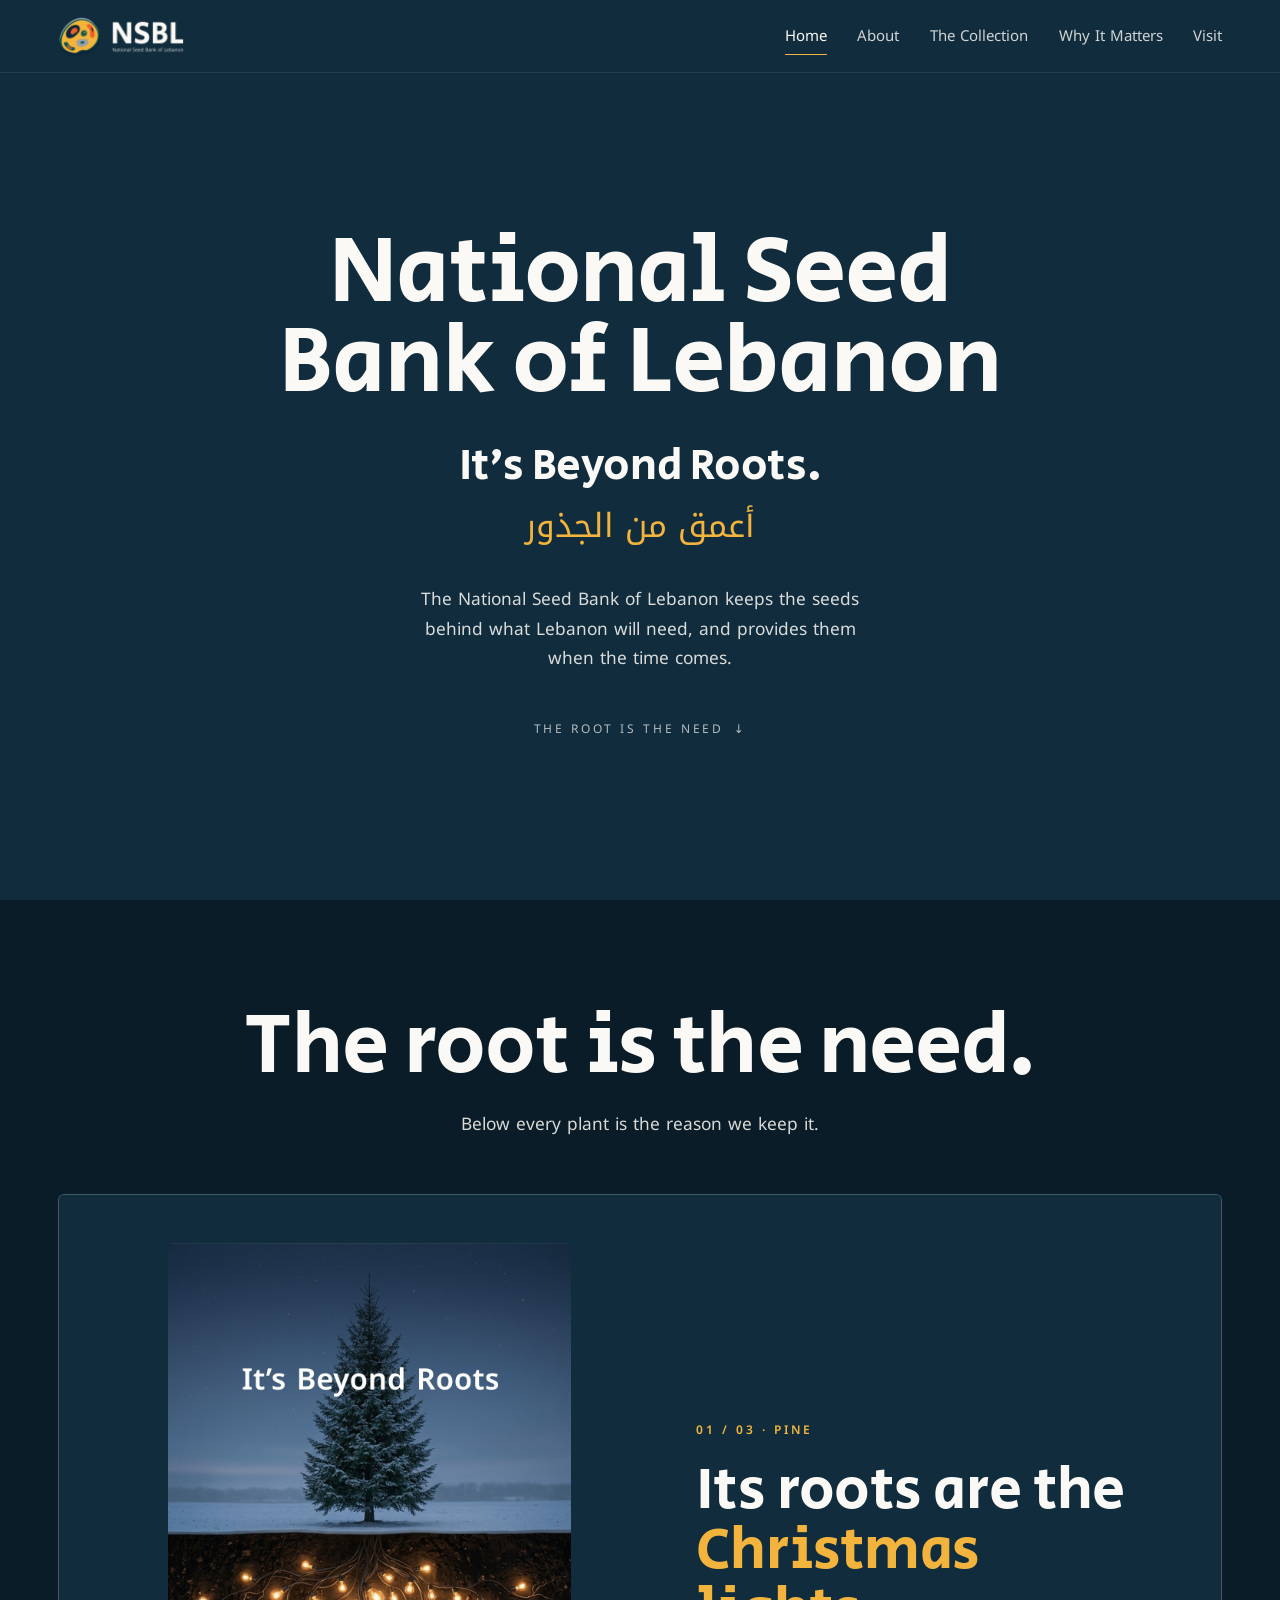
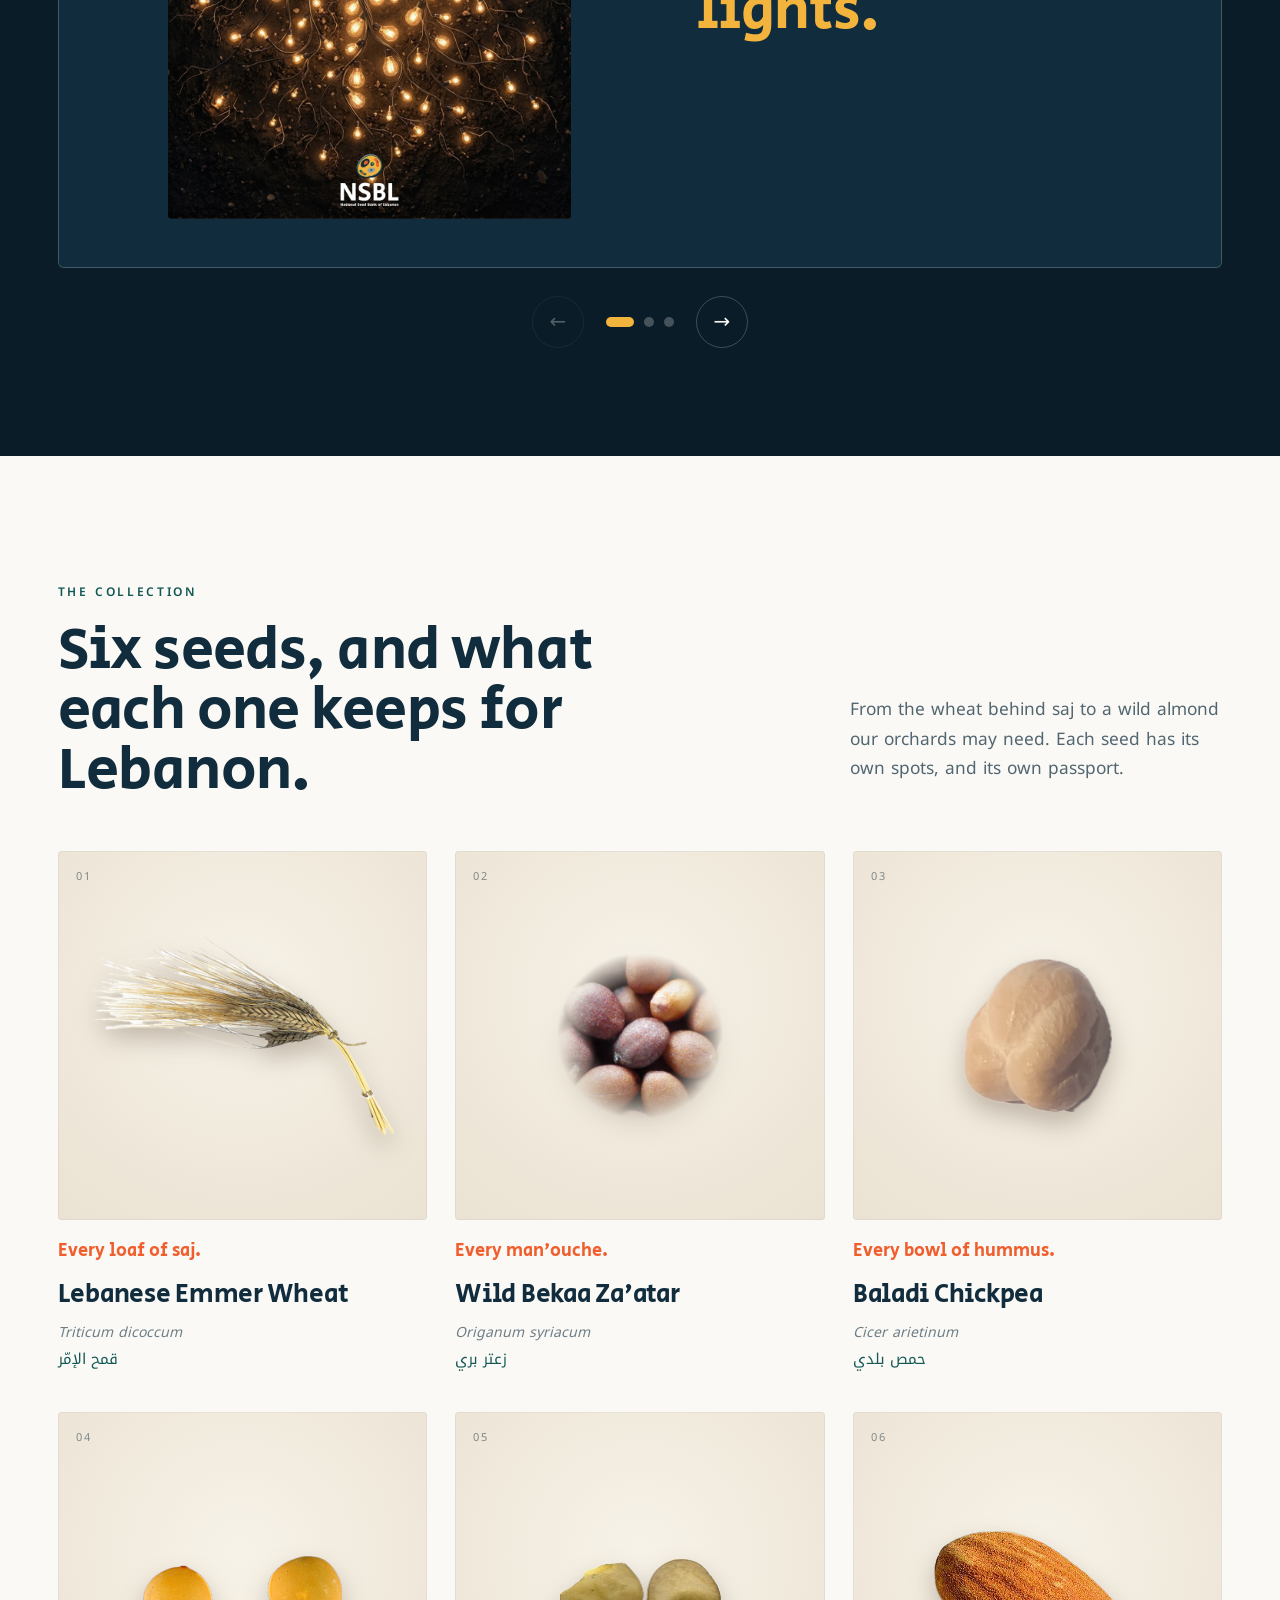
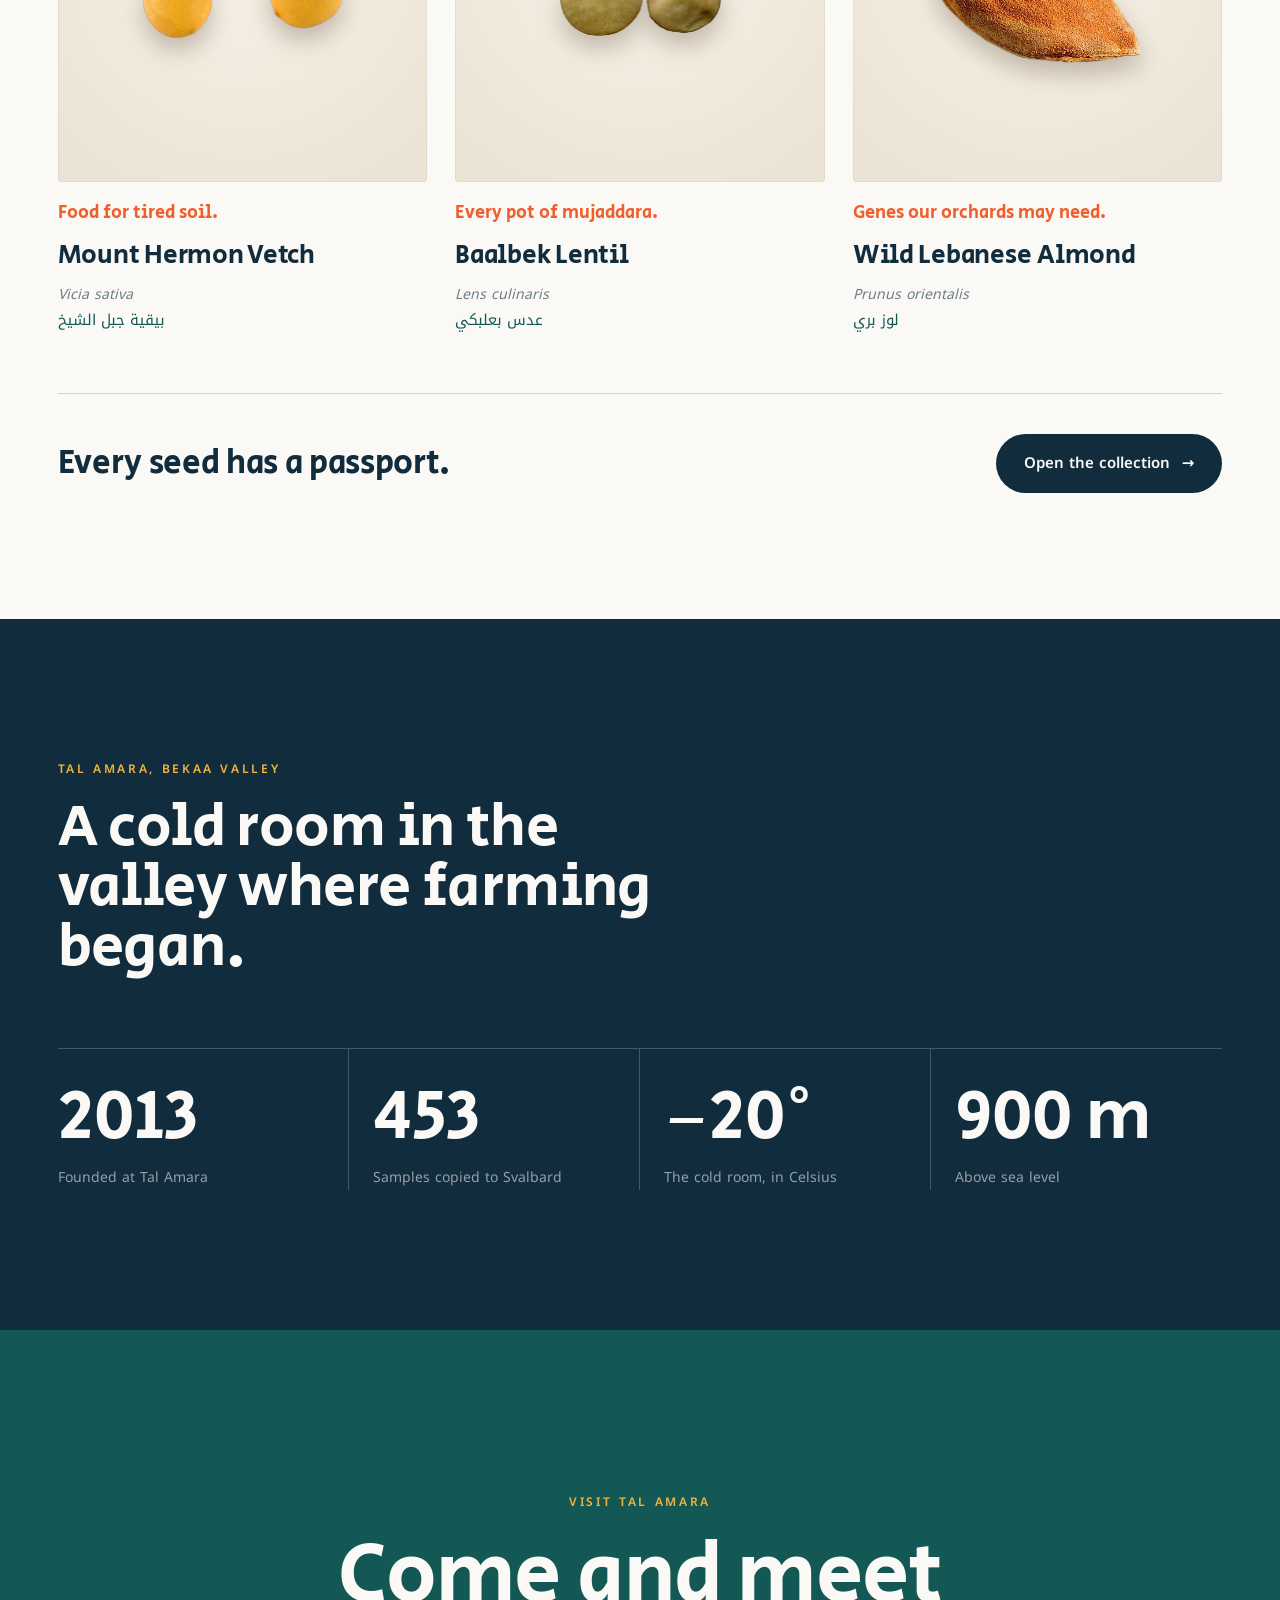
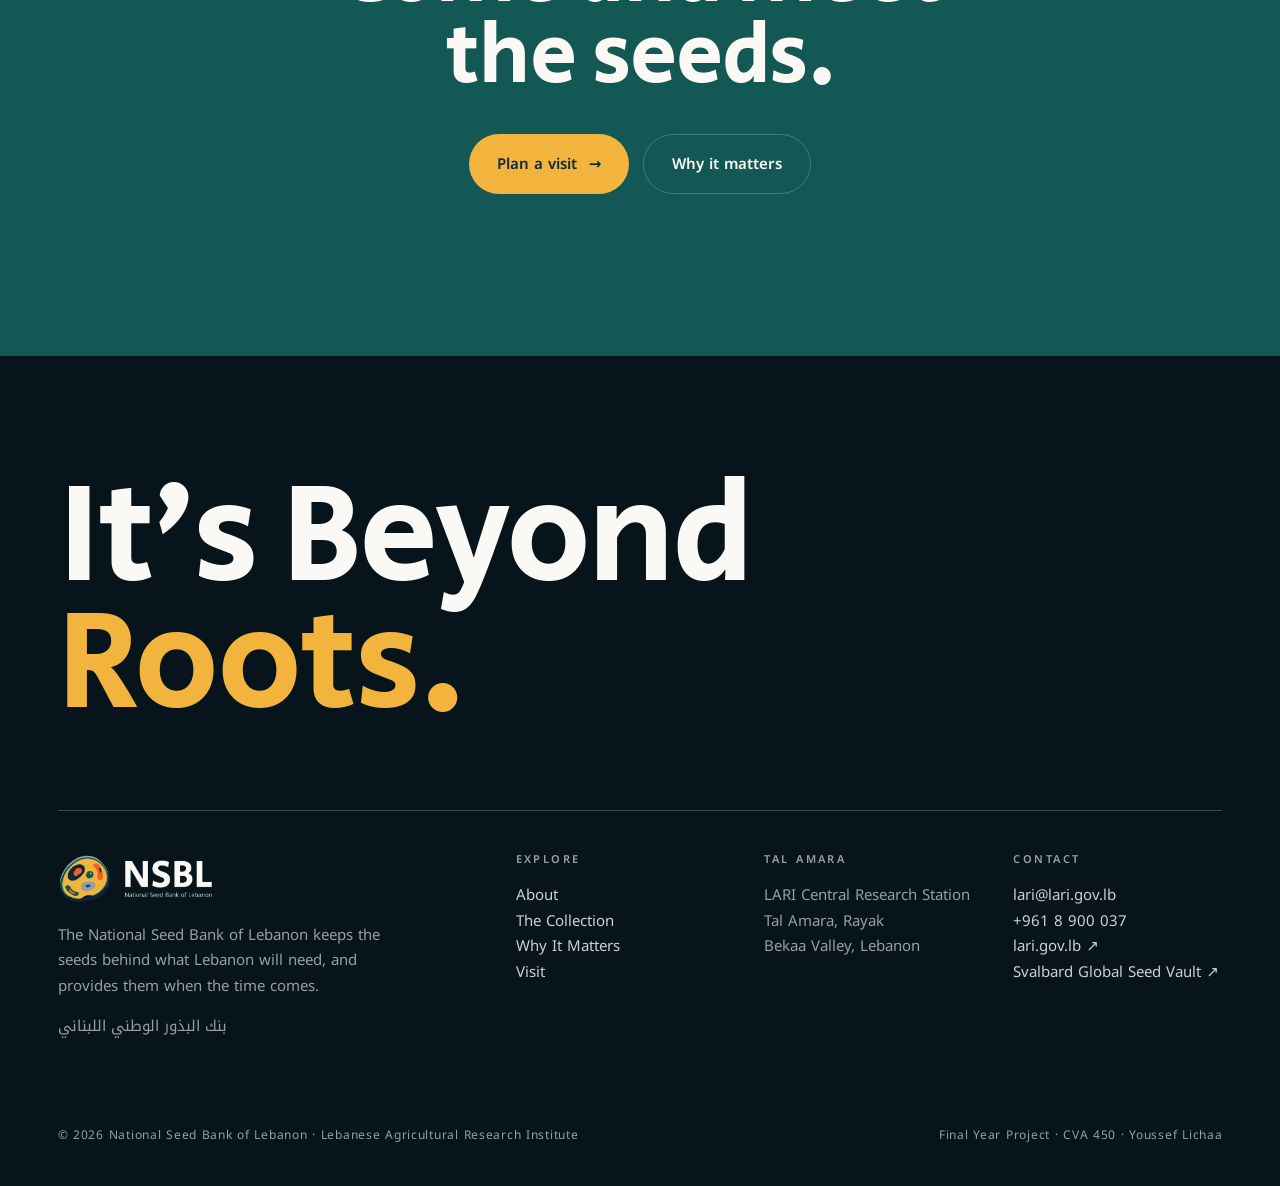
==== website/index.html @ d76d85f7 "Update NSBL website and app" ====
<!DOCTYPE html>
<html lang="en">
<head>
<meta charset="utf-8">
<meta name="viewport" content="width=device-width, initial-scale=1, viewport-fit=cover">
<title>National Seed Bank of Lebanon | It’s Beyond Roots</title>
<meta name="description" content="The National Seed Bank of Lebanon keeps the seeds behind what Lebanon will need. It’s Beyond Roots.">
<meta name="theme-color" content="#112C3D">
<link rel="icon" type="image/png" href="assets/img/logo/favicon.png">
<link rel="stylesheet" href="assets/css/site.css">
<script>document.documentElement.classList.add("js")</script>
</head>
<body class="page-home">
<a class="skip" href="#main">Skip to content</a>
<header class="site-header">
  <a class="brand" href="index.html" aria-label="National Seed Bank of Lebanon, home"><img src="assets/img/logo/horizontal-cream.png" alt="NSBL, National Seed Bank of Lebanon" width="127" height="44"></a>
  <nav class="nav" aria-label="Main"><a href="index.html" aria-current="page">Home</a><a href="about.html">About</a><a href="collection.html">The Collection</a><a href="why-it-matters.html">Why It Matters</a><a href="visit.html">Visit</a></nav>
  <button class="menu-btn" type="button" aria-label="Menu" aria-expanded="false"><span></span></button>
</header>

<main id="main">
<section class="home-hero" aria-label="It’s Beyond Roots">
  <div class="wrap home-hero__copy">
    <h1 class="display d-xxl hero-name">National Seed Bank of Lebanon</h1>
    <p class="hero-slogan display">It’s Beyond Roots.</p>
    <p class="ar hero-ar" lang="ar">أعمق من الجذور</p>
    <p class="lead">The National Seed Bank of Lebanon keeps the seeds behind what Lebanon will need, and provides them when the time comes.</p>
    <a class="hero-down" href="#idea">The root is the need <span aria-hidden="true">↓</span></a>
  </div>
</section>

<section class="idea" id="idea" aria-label="The root is the need">
  <div class="wrap">
    <div class="idea__head"><h2 class="display d-xl">The root is the need.</h2><p class="lead">Below every plant is the reason we keep it.</p></div>
    <div class="slider" aria-roledescription="carousel" aria-label="Three trees">
      <div class="slider__track" tabindex="0" aria-label="Swipe or use the arrows to see the next tree">
      <article class="slide" id="tree-pine" aria-roledescription="slide" aria-label="01 of 03, Pine">
        <figure class="slide__media"><img src="assets/img/key/pine-key-visual.jpg" alt="Key visual: a pine whose roots are glowing Christmas lights. It’s Beyond Roots." width="1050" height="1500" loading="lazy" decoding="async"></figure>
        <div class="slide__copy"><p class="kicker">01 / 03 · Pine</p><h3 class="display d-l">Its roots are the <span class="hl">Christmas lights.</span></h3></div>
      </article>
      <article class="slide" id="tree-magnolia" aria-roledescription="slide" aria-label="02 of 03, Magnolia">
        <figure class="slide__media"><img src="assets/img/key/magnolia-key-visual.jpg" alt="Key visual: a magnolia whose roots hold wedding rings. It’s Beyond Roots." width="1050" height="1500" loading="lazy" decoding="async"></figure>
        <div class="slide__copy"><p class="kicker">02 / 03 · Magnolia</p><h3 class="display d-l">Its roots hold the <span class="hl">wedding rings.</span></h3></div>
      </article>
      <article class="slide" id="tree-bamboo" aria-roledescription="slide" aria-label="03 of 03, Bamboo">
        <figure class="slide__media"><img src="assets/img/key/bamboo-key-visual.jpg" alt="Key visual: bamboo whose roots weave a basket. It’s Beyond Roots." width="1050" height="1500" loading="lazy" decoding="async"></figure>
        <div class="slide__copy"><p class="kicker">03 / 03 · Bamboo</p><h3 class="display d-l">Its roots weave the <span class="hl">basket.</span></h3></div>
      </article>
      </div>
      <div class="slider__nav">
        <button class="slider__btn" type="button" data-dir="-1" aria-label="Previous tree">←</button>
        <div class="slider__dots"><button type="button" aria-label="Pine" aria-current="true"></button><button type="button" aria-label="Magnolia"></button><button type="button" aria-label="Bamboo"></button></div>
        <button class="slider__btn" type="button" data-dir="1" aria-label="Next tree">→</button>
      </div>
    </div>
  </div>
</section>

<section class="seeds" aria-label="The collection">
  <div class="wrap">
    <div class="grid seeds__head" style="align-items:end">
      <div style="grid-column:span 7"><p class="kicker">The collection</p><h2 class="display d-l" style="margin-top:18px">Six seeds, and what each one keeps for Lebanon.</h2></div>
      <div style="grid-column:9 / span 4"><p class="lead">From the wheat behind saj to a wild almond our orchards may need. Each seed has its own spots, and its own passport.</p></div>
    </div>
    <div class="seed-cards"><a class="seed-card" href="collection.html#emmer">
  <div class="seed-card__img"><span class="seed-card__idx">01</span><span class="seed-photo"><img src="assets/img/seed-photos/emmer.png" alt="Lebanese Emmer Wheat seed" width="720" height="473" loading="lazy" decoding="async" style="width:82%"></span></div>
  <p class="seed-card__need">Every loaf of saj.</p>
  <h3>Lebanese Emmer Wheat</h3><p class="latin" style="margin:4px 0 0">Triticum dicoccum</p><p class="ar" style="margin:0;text-align:left">قمح الإمّر</p></a><a class="seed-card" href="collection.html#thyme">
  <div class="seed-card__img"><span class="seed-card__idx">02</span><span class="seed-photo"><img src="assets/img/seed-photos/thyme.png" alt="Wild Bekaa Za'atar seed" width="380" height="380" loading="lazy" decoding="async" style="width:46%"></span></div>
  <p class="seed-card__need">Every man'ouche.</p>
  <h3>Wild Bekaa Za'atar</h3><p class="latin" style="margin:4px 0 0">Origanum syriacum</p><p class="ar" style="margin:0;text-align:left">زعتر بري</p></a><a class="seed-card" href="collection.html#chickpea">
  <div class="seed-card__img"><span class="seed-card__idx">03</span><span class="seed-photo"><img src="assets/img/seed-photos/chickpea.png" alt="Baladi Chickpea seed" width="242" height="249" loading="lazy" decoding="async" style="width:40%"></span></div>
  <p class="seed-card__need">Every bowl of hummus.</p>
  <h3>Baladi Chickpea</h3><p class="latin" style="margin:4px 0 0">Cicer arietinum</p><p class="ar" style="margin:0;text-align:left">حمص بلدي</p></a><a class="seed-card" href="collection.html#vetch">
  <div class="seed-card__img"><span class="seed-card__idx">04</span><span class="seed-photo"><img src="assets/img/seed-photos/vetch.png" alt="Mount Hermon Vetch seed" width="711" height="290" loading="lazy" decoding="async" style="width:54%"></span></div>
  <p class="seed-card__need">Food for tired soil.</p>
  <h3>Mount Hermon Vetch</h3><p class="latin" style="margin:4px 0 0">Vicia sativa</p><p class="ar" style="margin:0;text-align:left">بيقية جبل الشيخ</p></a><a class="seed-card" href="collection.html#lentil">
  <div class="seed-card__img"><span class="seed-card__idx">05</span><span class="seed-photo"><img src="assets/img/seed-photos/lentil.png" alt="Baalbek Lentil seed" width="161" height="78" loading="lazy" decoding="async" style="width:44%"></span></div>
  <p class="seed-card__need">Every pot of mujaddara.</p>
  <h3>Baalbek Lentil</h3><p class="latin" style="margin:4px 0 0">Lens culinaris</p><p class="ar" style="margin:0;text-align:left">عدس بعلبكي</p></a><a class="seed-card" href="collection.html#almond">
  <div class="seed-card__img"><span class="seed-card__idx">06</span><span class="seed-photo"><img src="assets/img/seed-photos/almond.png" alt="Wild Lebanese Almond seed" width="358" height="227" loading="lazy" decoding="async" style="width:56%"></span></div>
  <p class="seed-card__need">Genes our orchards may need.</p>
  <h3>Wild Lebanese Almond</h3><p class="latin" style="margin:4px 0 0">Prunus orientalis</p><p class="ar" style="margin:0;text-align:left">لوز بري</p></a></div>
    <div class="seeds__end"><p class="display d-m">Every seed has a passport.</p><a class="btn btn--navy" href="collection.html">Open the collection <span class="arrow">→</span></a></div>
  </div>
</section>

<section class="numbers" aria-label="The bank in numbers">
  <div class="wrap">
    <div class="grid" style="margin-bottom:70px;align-items:end"><div style="grid-column:span 7"><p class="kicker">Tal Amara, Bekaa Valley</p><h2 class="display d-l" style="margin-top:18px">A cold room in the valley where farming began.</h2></div></div>
    <div class="numbers__grid">
      <div class="num"><b>2013</b><span>Founded at Tal Amara</span></div>
      <div class="num"><b>453</b><span>Samples copied to Svalbard</span></div>
      <div class="num"><b>−20°</b><span>The cold room, in Celsius</span></div>
      <div class="num"><b>900 m</b><span>Above sea level</span></div>
    </div>
  </div>
</section>

<section class="cta" aria-label="Visit">
  <div class="wrap cta__inner">
    <p class="kicker" style="margin-bottom:24px">Visit Tal Amara</p>
    <h2 class="display d-xl">Come and meet the seeds.</h2>
    <div style="display:flex;gap:14px;justify-content:center;flex-wrap:wrap"><a class="btn btn--amber" href="visit.html">Plan a visit <span class="arrow">→</span></a><a class="btn btn--ghost" href="why-it-matters.html">Why it matters</a></div>
  </div>
</section>
</main>
<footer class="site-footer">
  <div class="wrap">
    <p class="footer-big">It’s Beyond<br><span>Roots.</span></p>
    <div class="footer-cols">
      <div>
        <img class="footer-logo" src="assets/img/logo/horizontal-cream.png" alt="NSBL" width="156" height="54" loading="lazy">
        <p class="muted" style="max-width:36ch">The National Seed Bank of Lebanon keeps the seeds behind what Lebanon will need, and provides them when the time comes.</p>
        <p class="ar muted" style="text-align:left">بنك البذور الوطني اللبناني</p>
      </div>
      <div><h4>Explore</h4><a href="about.html">About</a><a href="collection.html">The Collection</a><a href="why-it-matters.html">Why It Matters</a><a href="visit.html">Visit</a></div>
      <div><h4>Tal Amara</h4><p class="muted" style="margin:0">LARI Central Research Station<br>Tal Amara, Rayak<br>Bekaa Valley, Lebanon</p></div>
      <div><h4>Contact</h4><a href="mailto:lari@lari.gov.lb">lari@lari.gov.lb</a><a href="tel:+9618900037">+961 8 900 037</a><a href="https://www.lari.gov.lb" target="_blank" rel="noopener">lari.gov.lb ↗</a><a href="https://www.seedvault.no" target="_blank" rel="noopener">Svalbard Global Seed Vault ↗</a></div>
    </div>
    <div class="footer-base"><span>© 2026 National Seed Bank of Lebanon · Lebanese Agricultural Research Institute</span><span>Final Year Project · CVA 450 · Youssef Lichaa</span></div>
  </div>
</footer>
<script src="assets/js/site.js"></script>
</body></html>
---- website/assets/css/site.css ----
/* ==========================================================================
   NSBL · It's Beyond Roots — website
   Navy #112C3D · Teal #135854 · Cream #FAF9F5 · Amber #F2B43D · Terracotta #F15E2D · Grey #989EA7
   Secular One (display, one weight) + Noto Kufi Arabic (body)
   ========================================================================== */

@font-face { font-family: "Secular One"; src: url("../fonts/SecularOne-Regular.ttf") format("truetype"); font-display: swap; }
@font-face { font-family: "Noto Kufi Arabic"; src: url("../fonts/NotoKufiArabic-VariableFont_wght.ttf") format("truetype"); font-weight: 100 900; font-display: swap; }

:root {
  --navy: #112C3D;
  --deep: #0A1C27;        /* below-ground navy */
  --soil: #07141C;        /* deepest layer */
  --teal: #135854;
  --cream: #FAF9F5;
  --amber: #F2B43D;
  --terra: #F15E2D;
  --grey: #989EA7;
  --line: rgba(250, 249, 245, .22);

  --display: "Secular One", "Noto Kufi Arabic", system-ui, sans-serif;
  --body: "Noto Kufi Arabic", system-ui, sans-serif;

  --pad: clamp(20px, 4.5vw, 72px);
  --max: 1440px;
  --ease: cubic-bezier(.22, 1, .36, 1);
  --ease-in: cubic-bezier(.7, 0, .84, 0);
}

*, *::before, *::after { box-sizing: border-box; }
html, body { margin: 0; padding: 0; }
html { background: var(--navy); -webkit-text-size-adjust: 100%; }

body {
  font-family: var(--body);
  font-size: 18px;
  line-height: 1.75;
  color: var(--cream);
  background: var(--navy);
  -webkit-font-smoothing: antialiased;
  text-rendering: optimizeLegibility;
  overflow-x: hidden;
}
img { display: block; max-width: 100%; }
a { color: inherit; text-decoration: none; }
button { font: inherit; color: inherit; background: none; border: 0; cursor: pointer; padding: 0; }
::selection { background: var(--amber); color: var(--navy); }
:focus-visible { outline: 3px solid var(--amber); outline-offset: 4px; border-radius: 2px; }

.skip { position: fixed; left: 16px; top: -60px; z-index: 999; background: var(--amber); color: var(--navy); padding: 10px 16px; font-weight: 700; transition: top .2s; }
.skip:focus { top: 16px; }

/* ---------- Type ---------- */
.display, h1, h2, h3 { font-family: var(--display); font-weight: 400; margin: 0; letter-spacing: -.01em; }
.d-xxl { font-size: clamp(3.4rem, 9.2vw, 10.5rem); line-height: .92; }
.d-xl  { font-size: clamp(2.8rem, 6.6vw, 7.2rem); line-height: .95; }
.d-l   { font-size: clamp(2.2rem, 4.6vw, 4.8rem); line-height: 1.02; }
.d-m   { font-size: clamp(1.6rem, 2.6vw, 2.6rem); line-height: 1.12; }
.d-s   { font-size: clamp(1.25rem, 1.6vw, 1.6rem); line-height: 1.25; }
.kicker { font-family: var(--body); font-size: 12px; letter-spacing: .22em; text-transform: uppercase; font-weight: 600; color: var(--amber); }
.lead { font-size: clamp(1.05rem, 1.35vw, 1.3rem); line-height: 1.7; color: rgba(250,249,245,.86); max-width: 38ch; }
.muted { color: var(--grey); }
.amber { color: var(--amber); }
.ar { font-family: var(--body); direction: rtl; }
p { margin: 0 0 1em; }

/* ---------- Layout ---------- */
.wrap { width: 100%; max-width: var(--max); margin: 0 auto; padding: 0 var(--pad); }
.grid { display: grid; grid-template-columns: repeat(12, 1fr); gap: 24px; }
section { position: relative; }

/* ---------- Header (solid navy, no blur, stays in place) ---------- */
.site-header {
  position: sticky; top: 0; z-index: 80;
  display: flex; align-items: center; justify-content: space-between;
  padding: 14px var(--pad);
  background: var(--navy); border-bottom: 1px solid rgba(250,249,245,.08);
}
.brand { display: flex; align-items: center; gap: 12px; }
.brand img { height: 44px; width: auto; }
.nav { display: flex; gap: clamp(16px, 2.4vw, 36px); align-items: center; }
.nav a { font-size: 15px; position: relative; padding: 6px 0; color: rgba(250,249,245,.82); transition: color .3s; }
.nav a::after { content: ""; position: absolute; left: 0; right: 0; bottom: 0; height: 1px; background: var(--amber); transform: scaleX(0); transform-origin: right; transition: transform .5s var(--ease); }
.nav a:hover, .nav a[aria-current="page"] { color: var(--cream); }
.nav a:hover::after, .nav a[aria-current="page"]::after { transform: scaleX(1); transform-origin: left; }
.menu-btn { display: none; width: 44px; height: 44px; align-items: center; justify-content: center; }
.menu-btn span { display: block; width: 22px; height: 1.5px; background: var(--cream); box-shadow: 0 7px 0 var(--cream); transform: translateY(-3.5px); }

/* ---------- Soil line (the brand's horizon) ---------- */
.soil-line { position: relative; height: 1px; background: var(--line); transform-origin: left; }
.soil-line::after { content: attr(data-label); position: absolute; right: 0; top: 10px; font-size: 11px; letter-spacing: .2em; text-transform: uppercase; color: var(--grey); }

/* ---------- Buttons ---------- */
.btn { display: inline-flex; align-items: center; gap: 12px; padding: 16px 28px; border-radius: 999px; font-weight: 600; font-size: 15px; position: relative; overflow: hidden; isolation: isolate; transition: color .4s var(--ease); }
.btn::before { content: ""; position: absolute; inset: 0; z-index: -1; border-radius: inherit; transform: translateY(101%); transition: transform .5s var(--ease); }
.btn--amber { background: var(--amber); color: var(--navy); }
.btn--amber::before { background: var(--cream); }
.btn--ghost { border: 1px solid var(--line); color: var(--cream); }
.btn--ghost::before { background: var(--cream); }
.btn:hover::before { transform: translateY(0); }
.btn--ghost:hover { color: var(--navy); }
.btn .arrow { transition: transform .4s var(--ease); }
.btn:hover .arrow { transform: translateX(4px); }

/* ---------- One light fade-in per section (added by site.js, once) ---------- */
.fade > * { opacity: 0; transform: translateY(16px); transition: opacity .6s ease, transform .6s ease; }
.fade.is-in > * { opacity: 1; transform: none; }

/* ---------- Footer ---------- */
.site-footer { background: var(--soil); padding: 120px 0 40px; position: relative; overflow: hidden; }
.site-footer .footer-big { font-family: var(--display); font-size: clamp(3rem, 11vw, 12rem); line-height: .9; color: var(--cream); letter-spacing: -.02em; margin: 0 0 80px; }
.site-footer .footer-big span { color: var(--amber); }
.footer-cols { display: grid; grid-template-columns: 2fr 1fr 1fr 1fr; gap: 40px; padding-top: 40px; border-top: 1px solid var(--line); font-size: 15px; line-height: 1.7; }
.footer-cols h4 { font-family: var(--body); font-size: 11px; letter-spacing: .22em; text-transform: uppercase; color: var(--grey); margin: 0 0 14px; font-weight: 600; }
.footer-cols a { display: block; color: rgba(250,249,245,.82); transition: color .3s; }
.footer-cols a:hover { color: var(--amber); }
.footer-base { display: flex; justify-content: space-between; gap: 20px; margin-top: 70px; font-size: 12px; color: var(--grey); letter-spacing: .06em; }
.footer-logo { height: 54px; width: auto; margin-bottom: 18px; }

/* ==========================================================================
   HOME (normal scrolling page)
   ========================================================================== */
.hl { color: var(--amber); }
.btn--navy { background: var(--navy); color: var(--cream); }
.btn--navy::before { background: var(--teal); }

/* 1. Hero: words only */
.home-hero { min-height: calc(100vh - 73px); min-height: calc(100svh - 73px); display: grid; place-items: center; text-align: center; padding: 60px 0; }
.hero-name { font-size: clamp(3rem, 7.4vw, 8.4rem); line-height: .95; max-width: 13ch; margin: 0 auto; }
.hero-slogan { font-size: clamp(1.6rem, 3.4vw, 3.2rem); line-height: 1.1; color: var(--cream); margin: 34px 0 0; }
.home-hero__copy .lead { margin: 0 auto; max-width: 44ch; }
.hero-ar { font-family: var(--body); font-size: clamp(1.4rem, 2.6vw, 2.4rem); color: var(--amber); margin: 6px 0 30px; text-align: center; }
.hero-down { display: inline-flex; gap: 10px; margin-top: 46px; font-size: 12px; letter-spacing: .22em; text-transform: uppercase; color: rgba(250,249,245,.7); }
.hero-down:hover { color: var(--amber); }

/* 2. The root is the need: one big frame per tree. Swipe, use the arrows, or press ← →. */
.idea { background: var(--deep); padding: clamp(80px, 12vh, 140px) 0; scroll-margin-top: 60px; }
.idea__head { text-align: center; margin-bottom: clamp(36px, 6vh, 60px); }
.idea__head .lead { margin: 22px auto 0; }
.slider__track { display: flex; overflow-x: auto; scroll-snap-type: x mandatory; scroll-behavior: smooth; scrollbar-width: none; border-radius: 6px; outline-offset: 6px; background: var(--navy); border: 1px solid var(--line); }
.slider__track::-webkit-scrollbar { display: none; }
.slide { flex: 0 0 100%; scroll-snap-align: center; display: grid; grid-template-columns: 1.1fr 1fr; gap: clamp(28px, 5vw, 80px); align-items: center; padding: clamp(24px, 4vw, 48px); min-height: min(72vh, 760px); }
.slide__media { margin: 0; display: flex; justify-content: center; align-items: center; height: 100%; }
.slide__media img { width: auto; max-width: 100%; height: auto; max-height: min(64vh, 680px); object-fit: contain; border-radius: 4px; }
.slide__copy .kicker { margin-bottom: 20px; }
.slider__nav { display: flex; justify-content: center; align-items: center; gap: 22px; margin-top: 28px; }
.slider__btn { width: 52px; height: 52px; border-radius: 50%; border: 1px solid var(--line); font-size: 20px; color: var(--cream); transition: background .2s, color .2s, opacity .2s; }
.slider__btn:hover { background: var(--amber); color: var(--navy); border-color: var(--amber); }
.slider__btn:disabled { opacity: .3; pointer-events: none; }
.slider__dots { display: flex; gap: 10px; }
.slider__dots button { width: 10px; height: 10px; border-radius: 50%; background: rgba(250,249,245,.25); transition: background .2s, width .2s; }
.slider__dots button[aria-current="true"] { width: 28px; border-radius: 6px; background: var(--amber); }

/* 3. Six seeds: a normal grid */
.seeds { background: var(--cream); color: var(--navy); padding: clamp(90px, 14vh, 150px) 0; }
.seeds .kicker { color: var(--teal); }
.seeds .lead { color: rgba(17,44,61,.72); }
.seeds__head { margin-bottom: 50px; }
.seed-cards { display: grid; grid-template-columns: repeat(3, 1fr); gap: 40px 28px; }
.seed-card { display: block; }
.seed-card__img { aspect-ratio: 1; background: #F1EFE8; border-radius: 4px; display: grid; place-items: center; position: relative; }
.seed-card__idx { position: absolute; left: 18px; top: 16px; font-size: 11px; letter-spacing: .2em; color: rgba(17,44,61,.5); }
.seed-card__need { font-family: var(--display); font-size: 18px; color: var(--terra); margin: 16px 0 0; }
.seed-card h3 { font-size: 26px; margin-top: 4px; }
.seed-card .latin { font-style: italic; font-size: 14px; color: rgba(17,44,61,.6); }
.seed-card .ar { font-size: 15px; color: var(--teal); }
.seeds__end { display: flex; justify-content: space-between; align-items: center; gap: 24px; flex-wrap: wrap; margin-top: 60px; padding-top: 40px; border-top: 1px solid rgba(17,44,61,.18); }

/* Real seed photos: every seed on the same warm backdrop, same light, same soft shadow */
.seed-photo { display: grid; place-items: center; width: 100%; aspect-ratio: 1; border-radius: 4px; background: radial-gradient(circle at 50% 38%, #F7F2E8 0%, #EAE2D2 100%); box-shadow: inset 0 0 0 1px rgba(17,44,61,.05); }
.seed-photo img { height: auto; max-height: 70%; filter: drop-shadow(0 12px 12px rgba(60,40,20,.28)); transition: transform .4s ease; }
.seed-card__img .seed-photo { position: absolute; inset: 0; }
.seed-card__idx { z-index: 1; }
.seed-card:hover .seed-photo img, .seed-tile:hover .seed-photo img { transform: scale(1.05); }
.seed-photo--pp { width: 80%; margin: 26px auto; }
.credits { padding: 60px 0 80px; font-size: 13px; }
.credits ul { margin: 16px 0; padding-left: 18px; color: rgba(250,249,245,.75); line-height: 1.7; }

/* 4. Numbers (static) */
.numbers { background: var(--navy); padding: 140px 0; }
.numbers__grid { display: grid; grid-template-columns: repeat(4, 1fr); border-top: 1px solid var(--line); }
.num { padding: 34px 24px 0 0; border-right: 1px solid var(--line); }
.num:last-child { border-right: 0; }
.num + .num { padding-left: 24px; }
.num b { display: block; font-family: var(--display); font-weight: 400; font-size: clamp(2.8rem, 5.4vw, 5.6rem); line-height: 1; color: var(--cream); font-variant-numeric: tabular-nums; }
.num span { display: block; margin-top: 14px; font-size: 14px; color: var(--grey); }

/* 5. Visit call to action (plain colour, no image crop) */
.cta { background: var(--teal); padding: clamp(110px, 18vh, 200px) 0; text-align: center; }
.cta .d-xl { max-width: 13ch; margin: 0 auto 36px; }

/* ==========================================================================
   INNER PAGES
   ========================================================================== */
.page-hero { position: relative; min-height: 72vh; padding: 0; display: flex; flex-direction: column; justify-content: flex-end; overflow: hidden; }
.page-hero__top { padding-top: 110px; padding-bottom: 60px; }
.page-hero__top .display { max-width: 15ch; }
.page-hero__meta { display: flex; justify-content: space-between; gap: 40px; align-items: end; padding: 28px 0 46px; }
.page-hero__meta .lead { max-width: 44ch; margin: 0; }
.page-hero__meta .tag { font-size: 11px; letter-spacing: .22em; text-transform: uppercase; color: var(--grey); white-space: nowrap; }

.band { padding: clamp(100px, 16vh, 180px) 0; }
.band--deep { background: var(--deep); }
.band--teal { background: var(--teal); }
.band--teal .muted { color: #B3CECA; }
.band--cream { background: var(--cream); color: var(--navy); }
.band--cream .muted { color: rgba(17,44,61,.6); }
.band--cream .kicker { color: var(--teal); }

.split { display: grid; grid-template-columns: 5fr 7fr; gap: clamp(40px, 6vw, 110px); align-items: start; }
.split--even { grid-template-columns: 1fr 1fr; }
.prose { font-size: 18px; color: rgba(250,249,245,.86); max-width: 58ch; }
.band--cream .prose { color: rgba(17,44,61,.82); }

.steps { display: grid; grid-template-columns: repeat(3, 1fr); gap: 0; border-top: 1px solid var(--line); margin-top: 70px; }
.band--cream .steps { border-color: rgba(17,44,61,.18); }
.step { padding: 34px 30px 10px 0; }
.step + .step { padding-left: 30px; border-left: 1px solid var(--line); }
.band--cream .step + .step { border-color: rgba(17,44,61,.18); }
.step b { font-family: var(--display); font-weight: 400; font-size: 15px; color: var(--amber); display: block; margin-bottom: 18px; }
.band--cream .step b { color: var(--terra); }
.step h3 { font-size: 30px; margin-bottom: 12px; }
.step p { font-size: 16px; color: rgba(250,249,245,.72); }
.band--cream .step p { color: rgba(17,44,61,.7); }

.media { position: relative; overflow: hidden; border-radius: 3px; }
.media img { width: 100%; height: 100%; object-fit: contain; }
.media--fit img { height: auto; }
.media--tall { aspect-ratio: 4 / 5; }
.media--wide { aspect-ratio: 16 / 9; }
.media figcaption { position: absolute; left: 18px; bottom: 14px; font-size: 11px; letter-spacing: .2em; text-transform: uppercase; color: var(--cream); }

/* Journey line (About) */
.journey { position: relative; margin-top: 90px; }
.journey__svg { width: 100%; height: auto; overflow: visible; }
.journey__svg .route { fill: none; stroke: var(--amber); stroke-width: 1.5; stroke-dasharray: 4 6; }
.journey__svg .route-solid { fill: none; stroke: var(--amber); stroke-width: 1.5; }
.journey__svg circle { fill: var(--amber); }
.journey__svg text { fill: var(--cream); font-family: var(--body); font-size: 13px; letter-spacing: .14em; text-transform: uppercase; }
.journey__svg .sub { fill: var(--grey); font-size: 11px; }
.facts { display: grid; grid-template-columns: repeat(4, 1fr); gap: 0; margin-top: 70px; border-top: 1px solid var(--line); }
.facts div { padding: 28px 20px 0 0; }
.facts div + div { padding-left: 20px; border-left: 1px solid var(--line); }
.facts b { font-family: var(--display); font-weight: 400; font-size: clamp(2.2rem, 3.6vw, 3.6rem); display: block; line-height: 1; }
.facts span { font-size: 14px; color: var(--grey); display: block; margin-top: 10px; }

/* Statements (Why it matters) */
/* Why it matters: typography only, one big title per chapter */
.chapter { padding: clamp(90px, 15vh, 170px) 0; border-top: 1px solid var(--line); }
.chapter--teal { background: var(--teal); border-top: 0; }
.chapter--soil { background: var(--soil); border-top: 0; }
.chapter__grid { display: grid; grid-template-columns: 1fr 3fr; gap: clamp(28px, 5vw, 90px); align-items: start; }
.chapter__num { font-size: 12px; letter-spacing: .22em; text-transform: uppercase; color: var(--amber); font-weight: 600; position: sticky; top: 110px; }
.chapter--teal .chapter__num { color: var(--cream); }
.chapter__num span { display: block; font-family: var(--display); font-size: clamp(2.4rem, 4vw, 4rem); letter-spacing: 0; line-height: 1; margin-bottom: 14px; color: var(--cream); opacity: .35; }
.chapter .d-xl { max-width: 16ch; margin-bottom: 34px; }
.chapter .prose { max-width: 52ch; }
.chapter--teal .prose { color: #E6F0EE; }
.chapter__quote { font-family: var(--display); font-size: clamp(1.5rem, 2.4vw, 2.2rem); line-height: 1.25; color: var(--amber); margin-top: 26px; }
.need-list { list-style: none; margin: 0; padding: 0; border-top: 1px solid var(--line); }
.need-list li { font-family: var(--display); font-size: clamp(1.8rem, 3.6vw, 3.4rem); line-height: 1.1; padding: 26px 0; border-bottom: 1px solid var(--line); }
.need-list li span { display: block; font-family: var(--body); font-size: 12px; letter-spacing: .22em; text-transform: uppercase; color: var(--grey); margin-bottom: 10px; }
.need-list em { font-style: normal; color: var(--amber); }

/* Collection page */
.seed-grid { display: grid; grid-template-columns: repeat(3, 1fr); gap: 0; border-top: 1px solid var(--line); border-left: 1px solid var(--line); }
.seed-tile { background: var(--navy); border-right: 1px solid var(--line); border-bottom: 1px solid var(--line); width: 100%; padding: 34px 34px 40px; position: relative; overflow: hidden; text-align: left; display: flex; flex-direction: column; min-height: 520px; transition: background .6s var(--ease); }
.seed-tile:hover { background: #163648; }
.seed-tile__top { display: flex; justify-content: space-between; font-size: 11px; letter-spacing: .2em; text-transform: uppercase; color: var(--grey); }
.seed-tile__img { flex: 1; display: grid; place-items: center; position: relative; }
.seed-tile__img { padding: 26px 0; }
.seed-tile__img .seed-photo { width: 82%; }

.seed-tile__roots { position: absolute; left: 50%; top: 55%; width: 70%; transform: translateX(-50%); overflow: visible; }
.seed-tile__roots path { fill: none; stroke: var(--amber); stroke-width: 1.2; stroke-linecap: round; stroke-dasharray: 300; stroke-dashoffset: 300; transition: stroke-dashoffset 1.4s var(--ease); }
.seed-tile:hover .seed-tile__roots path { stroke-dashoffset: 0; }
.seed-tile__need { font-size: 12px; letter-spacing: .2em; text-transform: uppercase; color: var(--amber); margin-bottom: 10px; }
.seed-tile h3 { font-size: 30px; line-height: 1.1; }
.seed-tile .latin { font-style: italic; color: var(--grey); font-size: 14px; }
.seed-tile .open { margin-top: 18px; font-size: 13px; color: rgba(250,249,245,.7); display: inline-flex; gap: 8px; align-items: center; }
.seed-tile:hover .open { color: var(--amber); }

.process { display: grid; grid-template-columns: repeat(6, 1fr); border-top: 1px solid rgba(17,44,61,.18); margin-top: 70px; }
.process div { padding: 30px 18px 0 0; }
.process div + div { padding-left: 18px; border-left: 1px solid rgba(17,44,61,.18); }
.process b { font-family: var(--display); font-weight: 400; color: var(--terra); font-size: 14px; }
.process h3 { font-size: 24px; margin: 12px 0 8px; }
.process p { font-size: 15px; color: rgba(17,44,61,.7); }

/* Passport dialog */
.passport { border: 0; padding: 0; background: transparent; max-width: min(980px, 94vw); width: 100%; color: var(--navy); }
.passport::backdrop { background: rgba(5, 14, 20, .86); }
.passport[open] { animation: pp-fade .25s ease; }
@keyframes pp-fade { from { opacity: 0; } to { opacity: 1; } }
.passport__book { display: grid; grid-template-columns: 1fr 1fr; background: #F4EFE3; border-radius: 10px; overflow: hidden; box-shadow: 0 40px 120px rgba(0,0,0,.6); }
.passport__left { background: var(--navy); color: var(--cream); padding: 40px; display: flex; flex-direction: column; justify-content: space-between; position: relative; }
.passport__left img.seed { width: 62%; height: auto; margin: 26px auto; filter: drop-shadow(0 18px 40px rgba(0,0,0,.4)); }
.passport__left .t { font-size: 11px; letter-spacing: .24em; text-transform: uppercase; color: var(--amber); }
.passport__right { padding: 40px 40px 30px; position: relative; font-size: 14px; }
.passport__right h3 { font-size: 34px; line-height: 1.05; }
.passport__right .ar { color: var(--teal); font-size: 18px; }
.pp-rows { display: grid; grid-template-columns: 1fr 1fr; gap: 14px 24px; margin: 24px 0; }
.pp-rows dt { font-size: 10px; letter-spacing: .2em; text-transform: uppercase; color: rgba(17,44,61,.55); }
.pp-rows dd { margin: 2px 0 0; font-weight: 600; }
.pp-stamps { display: flex; gap: 14px; flex-wrap: wrap; }
.stamp { border: 2px solid var(--terra); color: var(--terra); border-radius: 6px; padding: 6px 10px; font-size: 10px; letter-spacing: .14em; text-transform: uppercase; transform: rotate(-4deg); font-weight: 700; line-height: 1.4; }
.stamp:nth-child(2) { border-color: var(--teal); color: var(--teal); transform: rotate(3deg); }
.stamp:nth-child(3) { border-color: var(--navy); color: var(--navy); transform: rotate(-2deg); }
.pp-mrz { font-family: ui-monospace, "SF Mono", Menlo, monospace; font-size: 11px; letter-spacing: .08em; color: rgba(17,44,61,.7); margin-top: 22px; word-break: break-all; line-height: 1.5; }
.pp-note { font-size: 11px; color: rgba(17,44,61,.5); margin-top: 10px; }
.passport__close { position: absolute; right: 16px; top: 14px; width: 40px; height: 40px; border-radius: 50%; display: grid; place-items: center; color: var(--navy); font-size: 22px; }
.passport__close:hover { background: rgba(17,44,61,.08); }

/* Visit */
.info-grid { display: grid; grid-template-columns: repeat(3, 1fr); border-top: 1px solid var(--line); }
.info-grid > div { padding: 34px 30px 0 0; }
.info-grid > div + div { padding-left: 30px; border-left: 1px solid var(--line); }
.info-grid h4 { font-family: var(--body); font-size: 11px; letter-spacing: .22em; text-transform: uppercase; color: var(--amber); margin: 0 0 16px; font-weight: 600; }
.info-grid p { font-size: 18px; color: rgba(250,249,245,.88); }
.form { display: grid; grid-template-columns: 1fr 1fr; gap: 28px 30px; }
.field { display: flex; flex-direction: column; gap: 8px; min-width: 0; }
.field input, .field textarea, .field select { width: 100%; min-width: 0; }
.field--full { grid-column: 1 / -1; }
.field label { font-size: 11px; letter-spacing: .22em; text-transform: uppercase; color: rgba(17,44,61,.6); font-weight: 600; }
.field input, .field textarea, .field select { font: inherit; font-size: 18px; color: var(--navy); background: transparent; border: 0; border-bottom: 1px solid rgba(17,44,61,.3); padding: 10px 0; border-radius: 0; transition: border-color .3s; }
.field textarea { min-height: 120px; resize: vertical; }
.field input:focus, .field textarea:focus, .field select:focus { outline: none; border-color: var(--teal); }
.form .btn { justify-self: start; }
.form-status { grid-column: 1 / -1; font-size: 15px; color: var(--teal); min-height: 1.5em; }
.map-card { position: relative; aspect-ratio: 4 / 3; border-radius: 4px; overflow: hidden; background: var(--deep); }
.map-card svg { width: 100%; height: 100%; }

/* ==========================================================================
   Responsive
   ========================================================================== */
@media (max-width: 1100px) {
  .footer-cols { grid-template-columns: 1fr 1fr; }
}
@media (max-width: 860px) {
  body { font-size: 17px; }
  .nav { display: none; }
  .nav.is-open { display: flex; position: fixed; inset: 0; z-index: -1; flex-direction: column; justify-content: center; align-items: flex-start; padding: 0 var(--pad); background: var(--deep); gap: 22px; }
  .nav.is-open a { font-family: var(--display); font-size: 40px; }
  .menu-btn { display: inline-flex; }
  .slide { grid-template-columns: 1fr; min-height: 0; gap: 22px; padding: 18px 18px 26px; }
  .slide__media img { max-height: 52vh; }
  .chapter__grid { grid-template-columns: 1fr; }
  .chapter__num { position: static; }
  .seed-cards { grid-template-columns: 1fr 1fr; }
  .numbers__grid, .facts { grid-template-columns: 1fr 1fr; }
  .num:nth-child(2) { border-right: 0; }
  .num:nth-child(3) { padding-left: 0; }
  .num:nth-child(n+3), .facts div:nth-child(n+3) { margin-top: 30px; }
  .facts div:nth-child(3) { padding-left: 0; border-left: 0; }
  .split, .split--even, .steps, .info-grid, .form, .passport__book { grid-template-columns: 1fr; }
  .step + .step, .info-grid > div + div { padding-left: 0; border-left: 0; border-top: 1px solid var(--line); }
  .seed-grid { grid-template-columns: 1fr; }
  .process { grid-template-columns: 1fr 1fr; }
  .process div:nth-child(odd) { padding-left: 0; border-left: 0; }
  .page-hero__meta { flex-direction: column; align-items: flex-start; }
  .footer-cols { grid-template-columns: 1fr; }
  .footer-base { flex-direction: column; }
}

/* ==========================================================================
   Reduced motion: nothing moves
   ========================================================================== */
@media (prefers-reduced-motion: reduce) {
  *, *::before, *::after { transition: none !important; animation: none !important; }
  .fade > * { opacity: 1; transform: none; }
  .slider__track { scroll-behavior: auto; }
}
@media (max-width: 520px) { .seed-cards { grid-template-columns: 1fr; } }
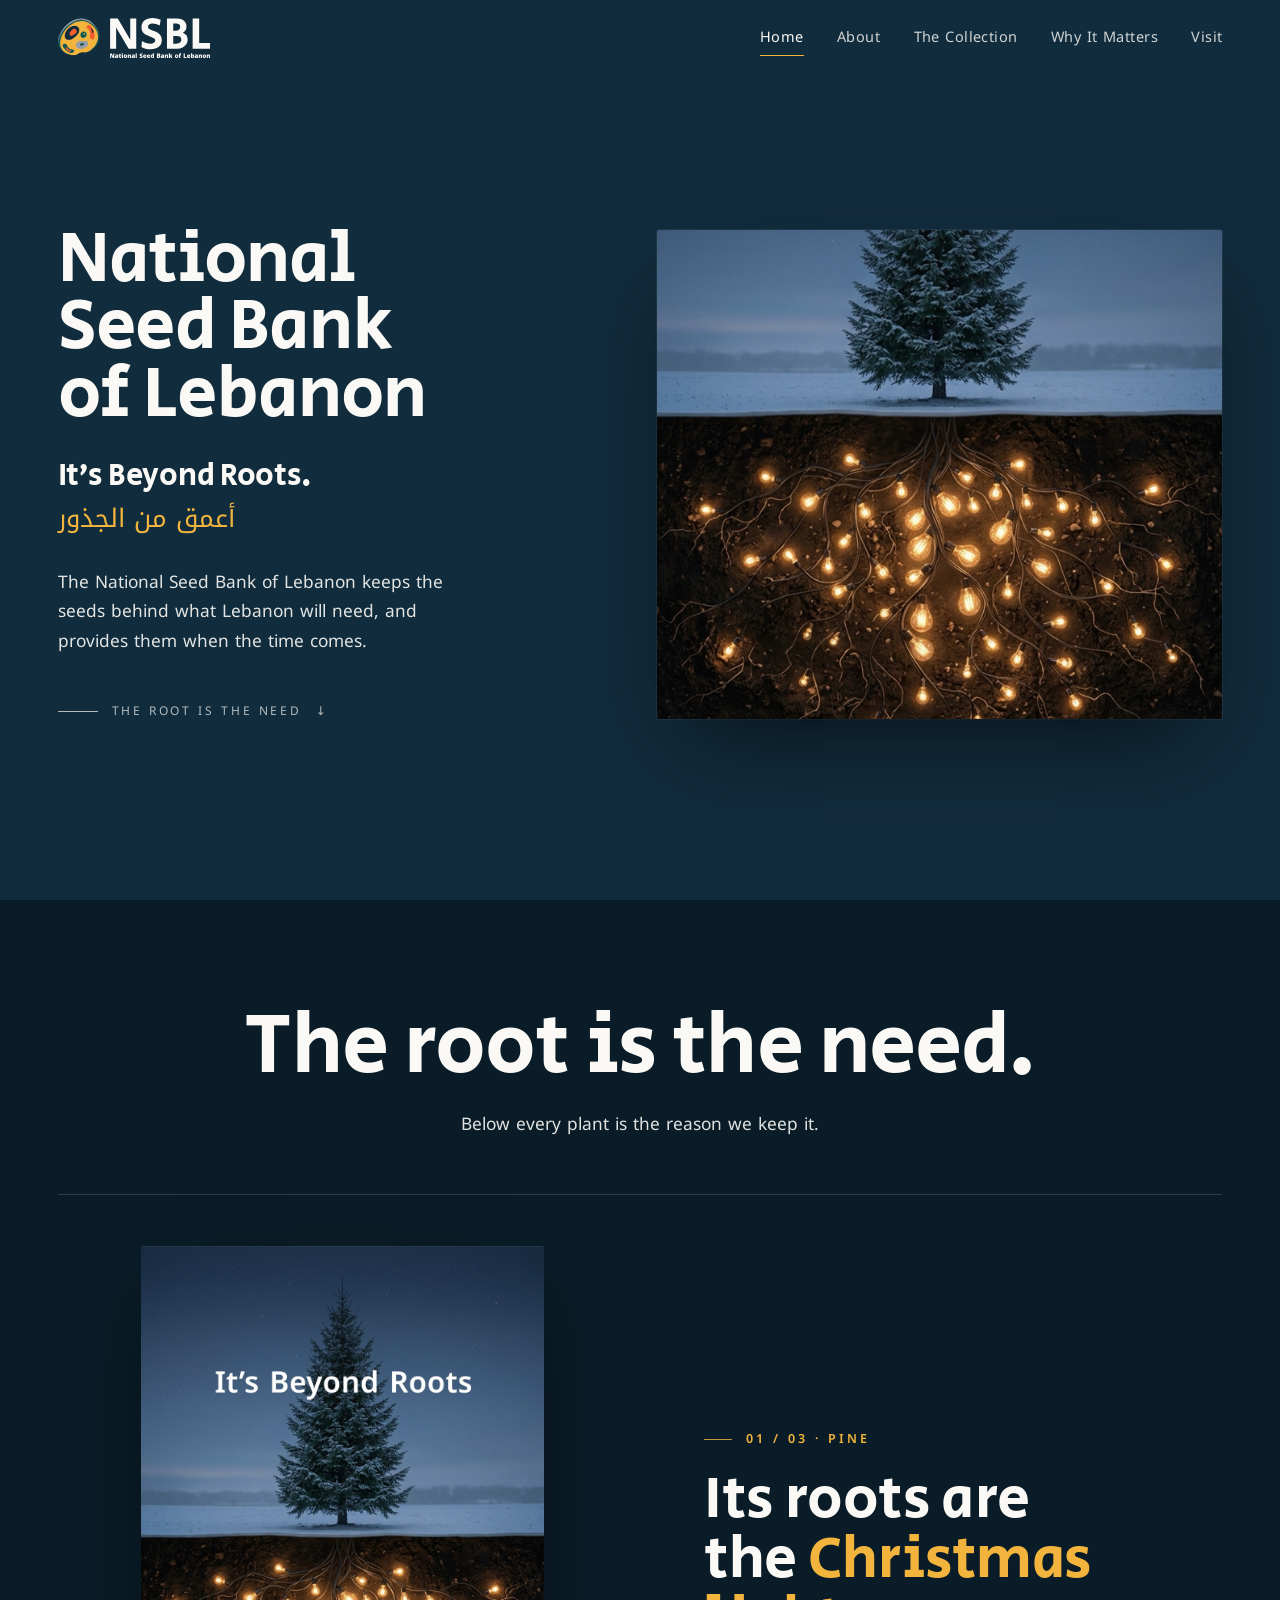
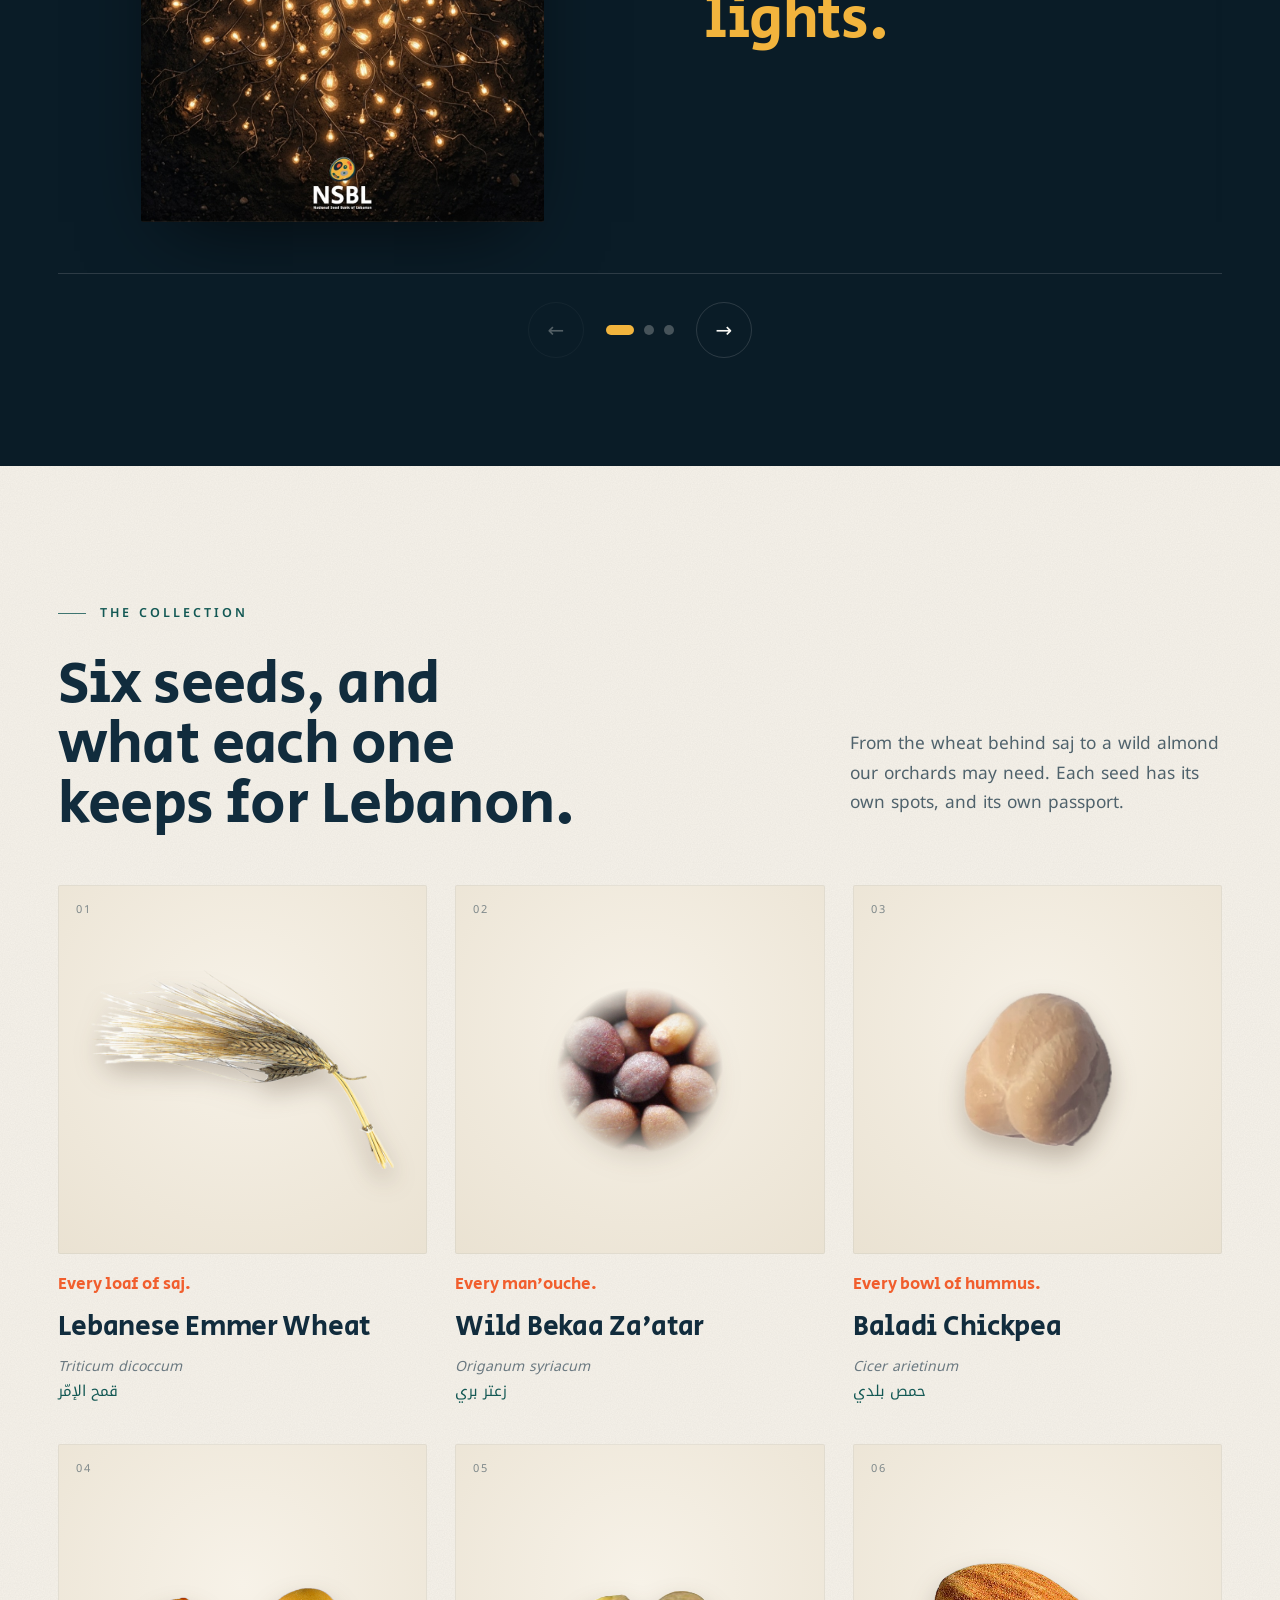
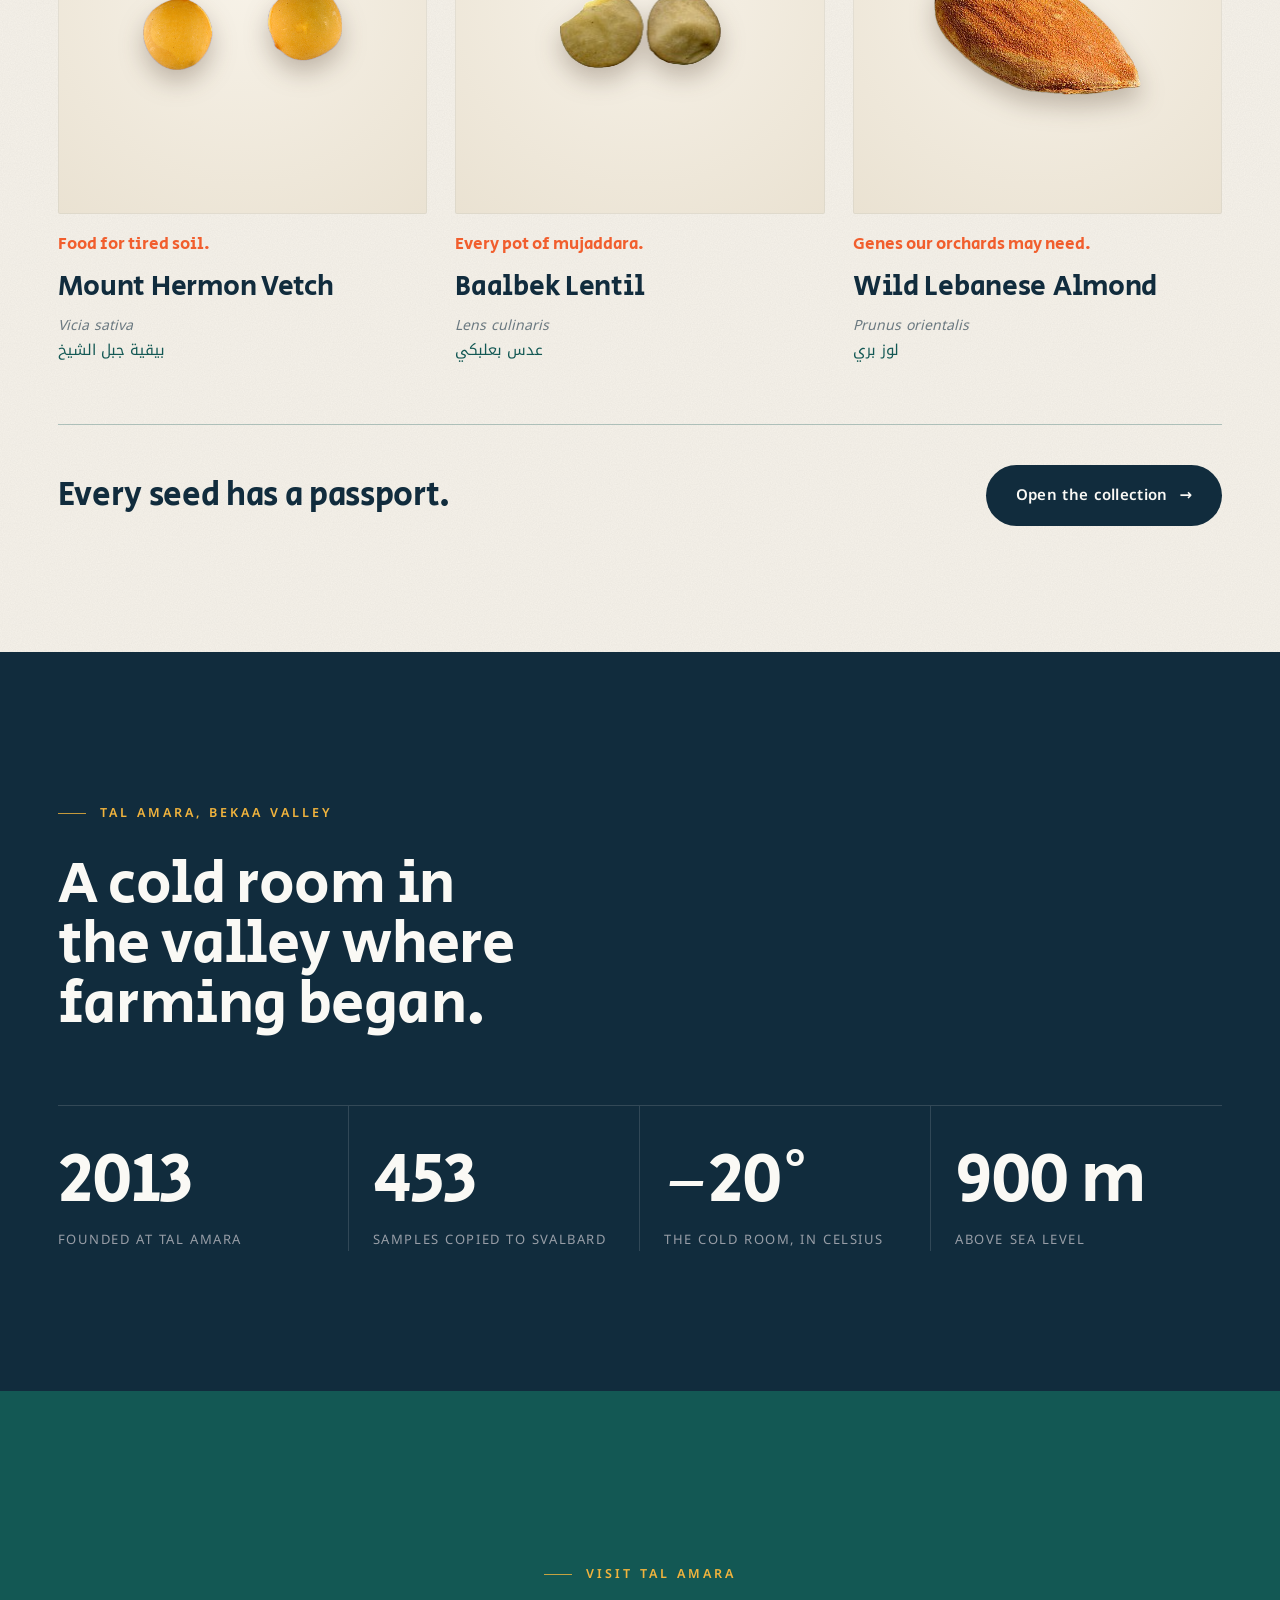
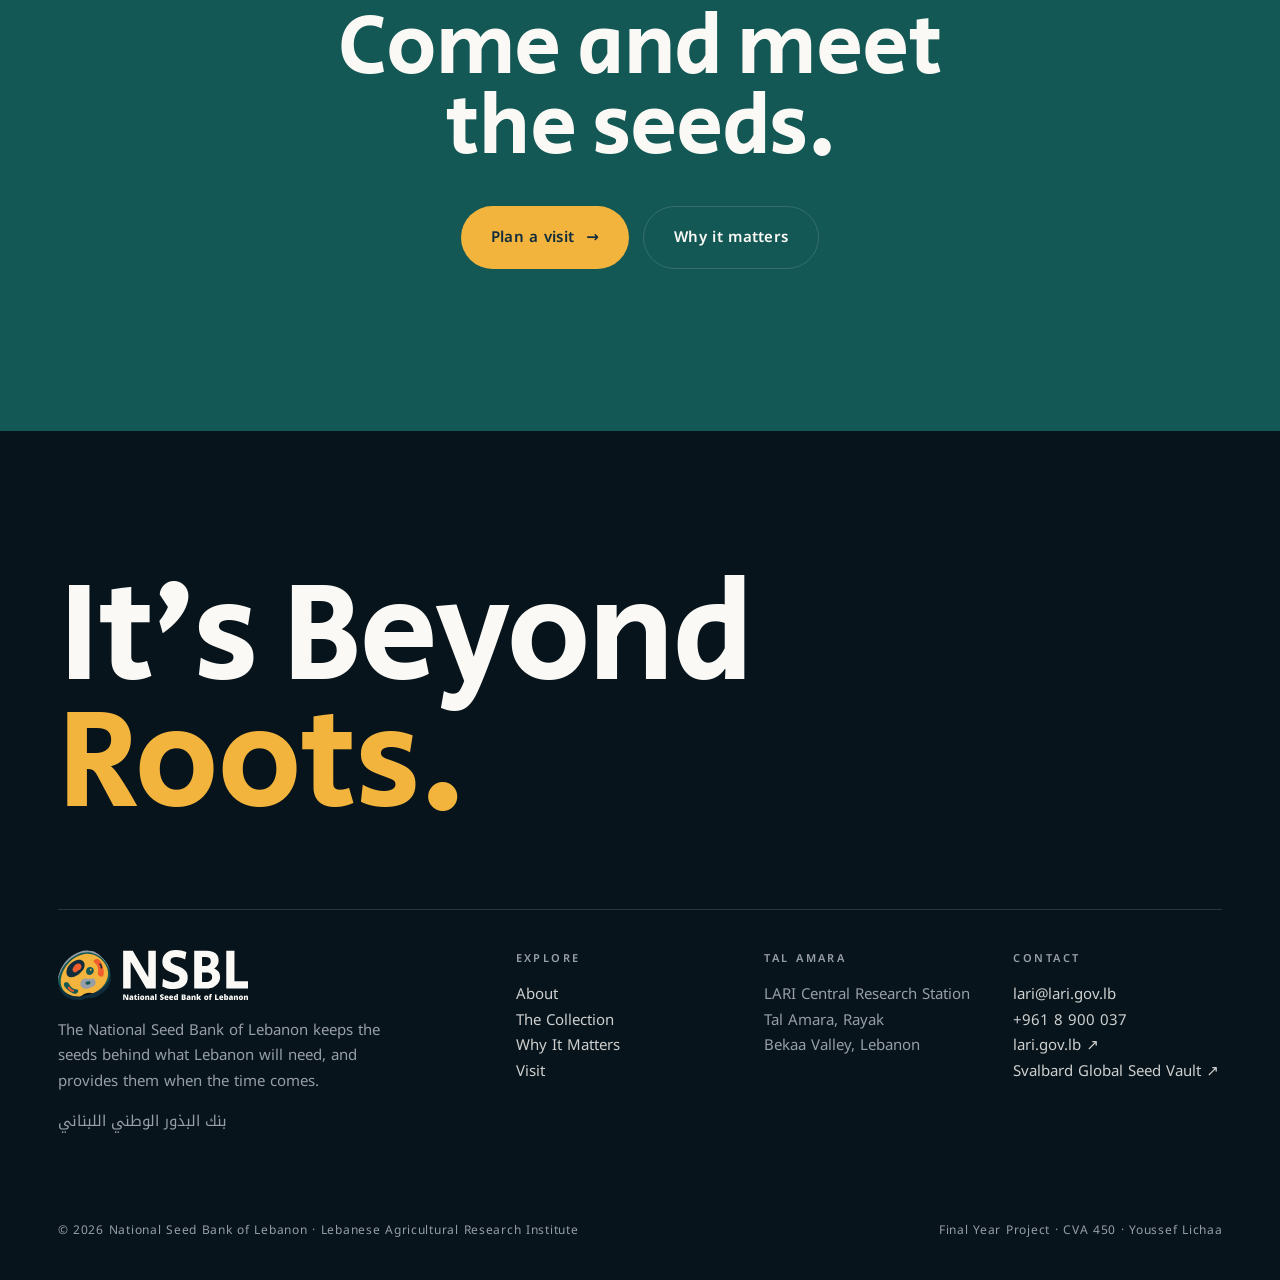
==== commit 06c908d5: "Update NSBL website and app" ====
--- a/website/index.html
+++ b/website/index.html
@@ -6,26 +6,38 @@
 <title>National Seed Bank of Lebanon | It’s Beyond Roots</title>
 <meta name="description" content="The National Seed Bank of Lebanon keeps the seeds behind what Lebanon will need. It’s Beyond Roots.">
 <meta name="theme-color" content="#112C3D">
+<meta property="og:title" content="National Seed Bank of Lebanon | It’s Beyond Roots">
+<meta property="og:description" content="The National Seed Bank of Lebanon keeps the seeds behind what Lebanon will need. It’s Beyond Roots.">
+<meta property="og:type" content="website">
+<meta property="og:image" content="https://yousseflichaa97-maker.github.io/nsbl-fyp/website/assets/img/key/pine-key-visual.jpg">
+<meta name="twitter:card" content="summary_large_image">
+<link rel="icon" type="image/svg+xml" href="assets/img/logo/mark.svg">
 <link rel="icon" type="image/png" href="assets/img/logo/favicon.png">
+<link rel="apple-touch-icon" href="assets/img/logo/favicon.png">
+<link rel="preload" href="assets/fonts/SecularOne-Regular.woff2" as="font" type="font/woff2" crossorigin>
+<link rel="preload" href="assets/fonts/NotoKufiArabic-Variable.woff2" as="font" type="font/woff2" crossorigin>
 <link rel="stylesheet" href="assets/css/site.css">
 <script>document.documentElement.classList.add("js")</script>
 </head>
 <body class="page-home">
 <a class="skip" href="#main">Skip to content</a>
 <header class="site-header">
-  <a class="brand" href="index.html" aria-label="National Seed Bank of Lebanon, home"><img src="assets/img/logo/horizontal-cream.png" alt="NSBL, National Seed Bank of Lebanon" width="127" height="44"></a>
-  <nav class="nav" aria-label="Main"><a href="index.html" aria-current="page">Home</a><a href="about.html">About</a><a href="collection.html">The Collection</a><a href="why-it-matters.html">Why It Matters</a><a href="visit.html">Visit</a></nav>
-  <button class="menu-btn" type="button" aria-label="Menu" aria-expanded="false"><span></span></button>
+  <a class="brand" href="index.html" aria-label="National Seed Bank of Lebanon, home"><img src="assets/img/logo/horizontal-cream.svg" alt="NSBL, National Seed Bank of Lebanon" width="152" height="40"></a>
+  <nav class="nav" id="site-nav" aria-label="Main"><a href="index.html" aria-current="page">Home</a><a href="about.html">About</a><a href="collection.html">The Collection</a><a href="why-it-matters.html">Why It Matters</a><a href="visit.html">Visit</a></nav>
+  <button class="menu-btn" type="button" aria-label="Menu" aria-controls="site-nav" aria-expanded="false"><span></span></button>
 </header>
 
 <main id="main">
 <section class="home-hero" aria-label="It’s Beyond Roots">
-  <div class="wrap home-hero__copy">
-    <h1 class="display d-xxl hero-name">National Seed Bank of Lebanon</h1>
-    <p class="hero-slogan display">It’s Beyond Roots.</p>
-    <p class="ar hero-ar" lang="ar">أعمق من الجذور</p>
-    <p class="lead">The National Seed Bank of Lebanon keeps the seeds behind what Lebanon will need, and provides them when the time comes.</p>
-    <a class="hero-down" href="#idea">The root is the need <span aria-hidden="true">↓</span></a>
+  <div class="wrap home-hero__grid">
+    <div class="home-hero__copy">
+      <h1 class="display hero-name">National Seed Bank of Lebanon</h1>
+      <p class="hero-slogan display">It’s Beyond Roots.</p>
+      <p class="ar hero-ar" lang="ar">أعمق من الجذور</p>
+      <p class="lead">The National Seed Bank of Lebanon keeps the seeds behind what Lebanon will need, and provides them when the time comes.</p>
+      <a class="hero-down" href="#idea"><span class="hero-down__line" aria-hidden="true"></span>The root is the need <span aria-hidden="true">↓</span></a>
+    </div>
+    <figure class="home-hero__visual"><img src="assets/img/key/pine-roots.jpg" alt="A snow-dusted pine in a winter field. Below the ground line its roots spread through dark soil as glowing string lights." width="1400" height="1210" fetchpriority="high"></figure>
   </div>
 </section>
 
@@ -110,7 +122,7 @@
     <p class="footer-big">It’s Beyond<br><span>Roots.</span></p>
     <div class="footer-cols">
       <div>
-        <img class="footer-logo" src="assets/img/logo/horizontal-cream.png" alt="NSBL" width="156" height="54" loading="lazy">
+        <img class="footer-logo" src="assets/img/logo/horizontal-cream.svg" alt="NSBL" width="190" height="50" loading="lazy">
         <p class="muted" style="max-width:36ch">The National Seed Bank of Lebanon keeps the seeds behind what Lebanon will need, and provides them when the time comes.</p>
         <p class="ar muted" style="text-align:left">بنك البذور الوطني اللبناني</p>
       </div>
--- a/website/assets/css/site.css
+++ b/website/assets/css/site.css
@@ -4,8 +4,8 @@
    Secular One (display, one weight) + Noto Kufi Arabic (body)
    ========================================================================== */
 
-@font-face { font-family: "Secular One"; src: url("../fonts/SecularOne-Regular.ttf") format("truetype"); font-display: swap; }
-@font-face { font-family: "Noto Kufi Arabic"; src: url("../fonts/NotoKufiArabic-VariableFont_wght.ttf") format("truetype"); font-weight: 100 900; font-display: swap; }
+@font-face { font-family: "Secular One"; src: url("../fonts/SecularOne-Regular.woff2") format("woff2"), url("../fonts/SecularOne-Regular.ttf") format("truetype"); font-display: swap; }
+@font-face { font-family: "Noto Kufi Arabic"; src: url("../fonts/NotoKufiArabic-Variable.woff2") format("woff2"), url("../fonts/NotoKufiArabic-VariableFont_wght.ttf") format("truetype"); font-weight: 100 900; font-display: swap; }
 
 :root {
   --navy: #112C3D;
@@ -371,3 +371,138 @@
   .slider__track { scroll-behavior: auto; }
 }
 @media (max-width: 520px) { .seed-cards { grid-template-columns: 1fr; } }
+
+/* ==========================================================================
+   PREMIUM LAYER (17 Nov) — refinements on top of the system above.
+   Same words, same images (never cropped). Only spacing, type, rules and light.
+   ========================================================================== */
+:root {
+  --line: rgba(250, 249, 245, .14);
+  --line-ink: rgba(19, 88, 84, .3);           /* thin teal rules on cream */
+  --cream-2: #F6F2EA;                          /* warm paper */
+  --header-h: 76px;
+}
+html { scroll-behavior: smooth; scroll-padding-top: calc(var(--header-h) + 8px); }
+body { font-size: 19px; line-height: 1.7; }
+h1, h2, h3, .display { text-wrap: balance; font-kerning: normal; }
+p, .prose, .lead { text-wrap: pretty; }
+.lead { color: rgba(250,249,245,.9); }
+.prose { font-size: 19px; line-height: 1.75; }
+
+/* Kicker: a short amber rule before every small label — one repeated editorial motif */
+.kicker { display: inline-flex; align-items: center; gap: 14px; font-size: 12.5px; letter-spacing: .24em; }
+.kicker::before { content: ""; width: 28px; height: 1px; background: currentColor; opacity: .8; flex: none; }
+.cta .kicker, .idea__head .kicker { justify-content: center; }
+
+/* Links inside text draw an underline from the left */
+.prose a, .info-grid a, .footer-cols a { background: linear-gradient(currentColor, currentColor) 0 100% / 0 1px no-repeat; transition: background-size .3s var(--ease), color .3s; }
+.prose a:hover, .info-grid a:hover, .footer-cols a:hover { background-size: 100% 1px; }
+.footer-cols a { display: table; }
+
+/* ---------- Header: glass once you scroll ---------- */
+.site-header { height: var(--header-h); padding-block: 0; background: rgba(17,44,61,.0); border-bottom-color: transparent; transition: background-color .5s var(--ease), border-color .5s var(--ease); }
+.site-header.is-scrolled { background: rgba(17,44,61,.82); -webkit-backdrop-filter: blur(16px) saturate(1.25); backdrop-filter: blur(16px) saturate(1.25); border-bottom-color: rgba(250,249,245,.08); }
+.brand img { height: 40px; }
+.nav { gap: clamp(18px, 2.6vw, 40px); }
+.nav a { font-size: 14.5px; letter-spacing: .03em; }
+
+/* ---------- Paper sections get a faint grain (never over images) ---------- */
+.band--cream, .seeds { background-color: var(--cream-2); position: relative; isolation: isolate; }
+.band--cream::before, .seeds::before {
+  content: ""; position: absolute; inset: 0; z-index: -1; pointer-events: none; opacity: .045;
+  background-image: url("data:image/svg+xml,%3Csvg xmlns='http://www.w3.org/2000/svg' width='180' height='180'%3E%3Cfilter id='n'%3E%3CfeTurbulence type='fractalNoise' baseFrequency='.85' numOctaves='3' stitchTiles='stitch'/%3E%3CfeColorMatrix values='0 0 0 0 0 0 0 0 0 0 0 0 0 0 0 0 0 0 1 0'/%3E%3C/filter%3E%3Crect width='100%25' height='100%25' filter='url(%23n)'/%3E%3C/svg%3E");
+}
+.band--cream .steps, .band--cream .step + .step, .process, .process div + div, .seeds__end { border-color: var(--line-ink); }
+
+/* ---------- Home hero: words + the key visual, whole ---------- */
+.home-hero { min-height: calc(100svh - var(--header-h)); text-align: left; padding: clamp(40px, 6vh, 80px) 0 clamp(60px, 9vh, 110px); place-items: stretch; align-content: center; }
+.home-hero__grid { display: grid; grid-template-columns: minmax(0, 1fr) minmax(0, 1.08fr); gap: clamp(36px, 6vw, 110px); align-items: center; }
+.hero-name { font-size: clamp(2.9rem, 5.6vw, 6.4rem); line-height: .94; max-width: 11ch; margin: 0; letter-spacing: -.015em; }
+.hero-slogan { font-size: clamp(1.5rem, 2.4vw, 2.4rem); margin: clamp(22px, 3.4vh, 36px) 0 0; }
+.hero-ar { text-align: left; margin: 4px 0 clamp(22px, 3vh, 32px); font-size: clamp(1.3rem, 2vw, 1.9rem); }
+.home-hero__copy .lead { margin: 0; max-width: 40ch; }
+.hero-down { align-items: center; gap: 14px; margin-top: clamp(34px, 5vh, 56px); }
+.hero-down__line { width: 40px; height: 1px; background: currentColor; transition: width .4s var(--ease); }
+.hero-down:hover .hero-down__line { width: 64px; }
+.home-hero__visual { margin: 0; justify-self: end; width: 100%; max-width: calc((100svh - var(--header-h) - 120px) * 1400 / 1210); }
+.home-hero__visual img { width: 100%; height: auto; border-radius: 2px; box-shadow: 0 40px 90px -30px rgba(0,0,0,.65), 0 0 0 1px rgba(250,249,245,.06); }
+
+/* ---------- Tree slider: calmer frame ---------- */
+.slider__track { background: transparent; border: 0; border-top: 1px solid var(--line); border-bottom: 1px solid var(--line); border-radius: 0; }
+.slide { padding: clamp(28px, 4vw, 56px) 0; gap: clamp(32px, 6vw, 110px); }
+.slide__media img { border-radius: 2px; box-shadow: 0 30px 80px -30px rgba(0,0,0,.7); }
+.slide__copy .d-l { max-width: 12ch; }
+.slider__btn { width: 56px; height: 56px; }
+
+/* ---------- Seed cards ---------- */
+.seed-card__img, .seed-photo { border-radius: 2px; }
+.seed-card h3 { font-size: 28px; }
+.seed-card__need { font-size: 17px; }
+.seed-card .seed-photo img, .seed-tile .seed-photo img { transition: transform .9s var(--ease); }
+.seed-card:hover .seed-photo img, .seed-tile:hover .seed-photo img { transform: scale(1.06) translateY(-4px); }
+
+/* ---------- Numbers & facts: tabular, airy ---------- */
+.num b, .facts b { letter-spacing: -.02em; }
+.num span, .facts span { font-size: 13px; letter-spacing: .12em; text-transform: uppercase; }
+.num { padding-top: 40px; }
+
+/* ---------- Inner page heroes: more air ---------- */
+.page-hero { min-height: min(78vh, 820px); }
+.page-hero__top { padding-top: clamp(80px, 14vh, 150px); }
+.page-hero__top .display { letter-spacing: -.015em; }
+
+/* ---------- Steps & process ---------- */
+.step h3 { font-size: 32px; }
+.step p { font-size: 17px; line-height: 1.7; }
+.process h3 { font-size: 26px; }
+.process p { font-size: 16px; }
+
+/* ---------- Collection tiles ---------- */
+.seed-tile { transition: background .7s var(--ease); }
+.seed-tile:hover { background: #15364A; }
+.seed-tile h3 { font-size: 32px; margin-top: 4px; }
+
+/* ---------- Buttons: a touch larger, crisper ---------- */
+.btn { padding: 18px 30px; font-size: 15px; letter-spacing: .02em; }
+
+/* ---------- Footer ---------- */
+.site-footer { padding-top: clamp(110px, 16vh, 170px); }
+.footer-logo { height: 50px; }
+
+/* ---------- Fade: elements rise one after another, once ---------- */
+.fade > * { opacity: 0; transform: translateY(16px); transition: opacity .85s var(--ease), transform .85s var(--ease); }
+.fade.is-in > * { opacity: 1; transform: none; }
+.fade.is-in > :nth-child(2) { transition-delay: .1s; }
+.fade.is-in > :nth-child(3) { transition-delay: .2s; }
+.fade.is-in > :nth-child(n+4) { transition-delay: .3s; }
+
+/* ---------- Mobile ---------- */
+@media (max-width: 960px) {
+  .home-hero { min-height: 0; }
+  .home-hero__grid { grid-template-columns: 1fr; }
+  .home-hero__visual { justify-self: stretch; max-width: none; }
+}
+@media (max-width: 860px) {
+  :root { --header-h: 64px; }
+  body { font-size: 18px; }
+  .brand img { height: 32px; }
+  .nav.is-open { inset: 0; height: 100svh; z-index: -1; background: var(--deep); align-items: flex-start; gap: 10px; padding-top: calc(var(--header-h) + 40px); justify-content: flex-start; }
+  .nav.is-open a { font-size: clamp(2.2rem, 10vw, 3rem); line-height: 1.25; color: var(--cream); }
+  .nav.is-open a[aria-current="page"] { color: var(--amber); }
+  .nav.is-open a::after { display: none; }
+  .menu-btn span { transition: transform .35s var(--ease), box-shadow .2s; }
+  .menu-btn[aria-expanded="true"] span { box-shadow: none; transform: rotate(45deg); }
+  .menu-btn[aria-expanded="true"] span::after { content: ""; position: absolute; inset: 0; background: inherit; transform: rotate(-90deg); }
+  .menu-btn span { position: relative; }
+  .menu-open, .menu-open body { overflow: hidden; }
+  .menu-open .site-header { background: var(--deep); }
+  .slide__copy .d-l { max-width: none; }
+  .grid { grid-template-columns: 1fr; gap: 22px; }
+  .grid > * { grid-column: auto !important; }
+  .numbers .grid { margin-bottom: 48px !important; }
+}
+
+@media (prefers-reduced-motion: reduce) {
+  html { scroll-behavior: auto; }
+  .fade > * { opacity: 1; transform: none; }
+}
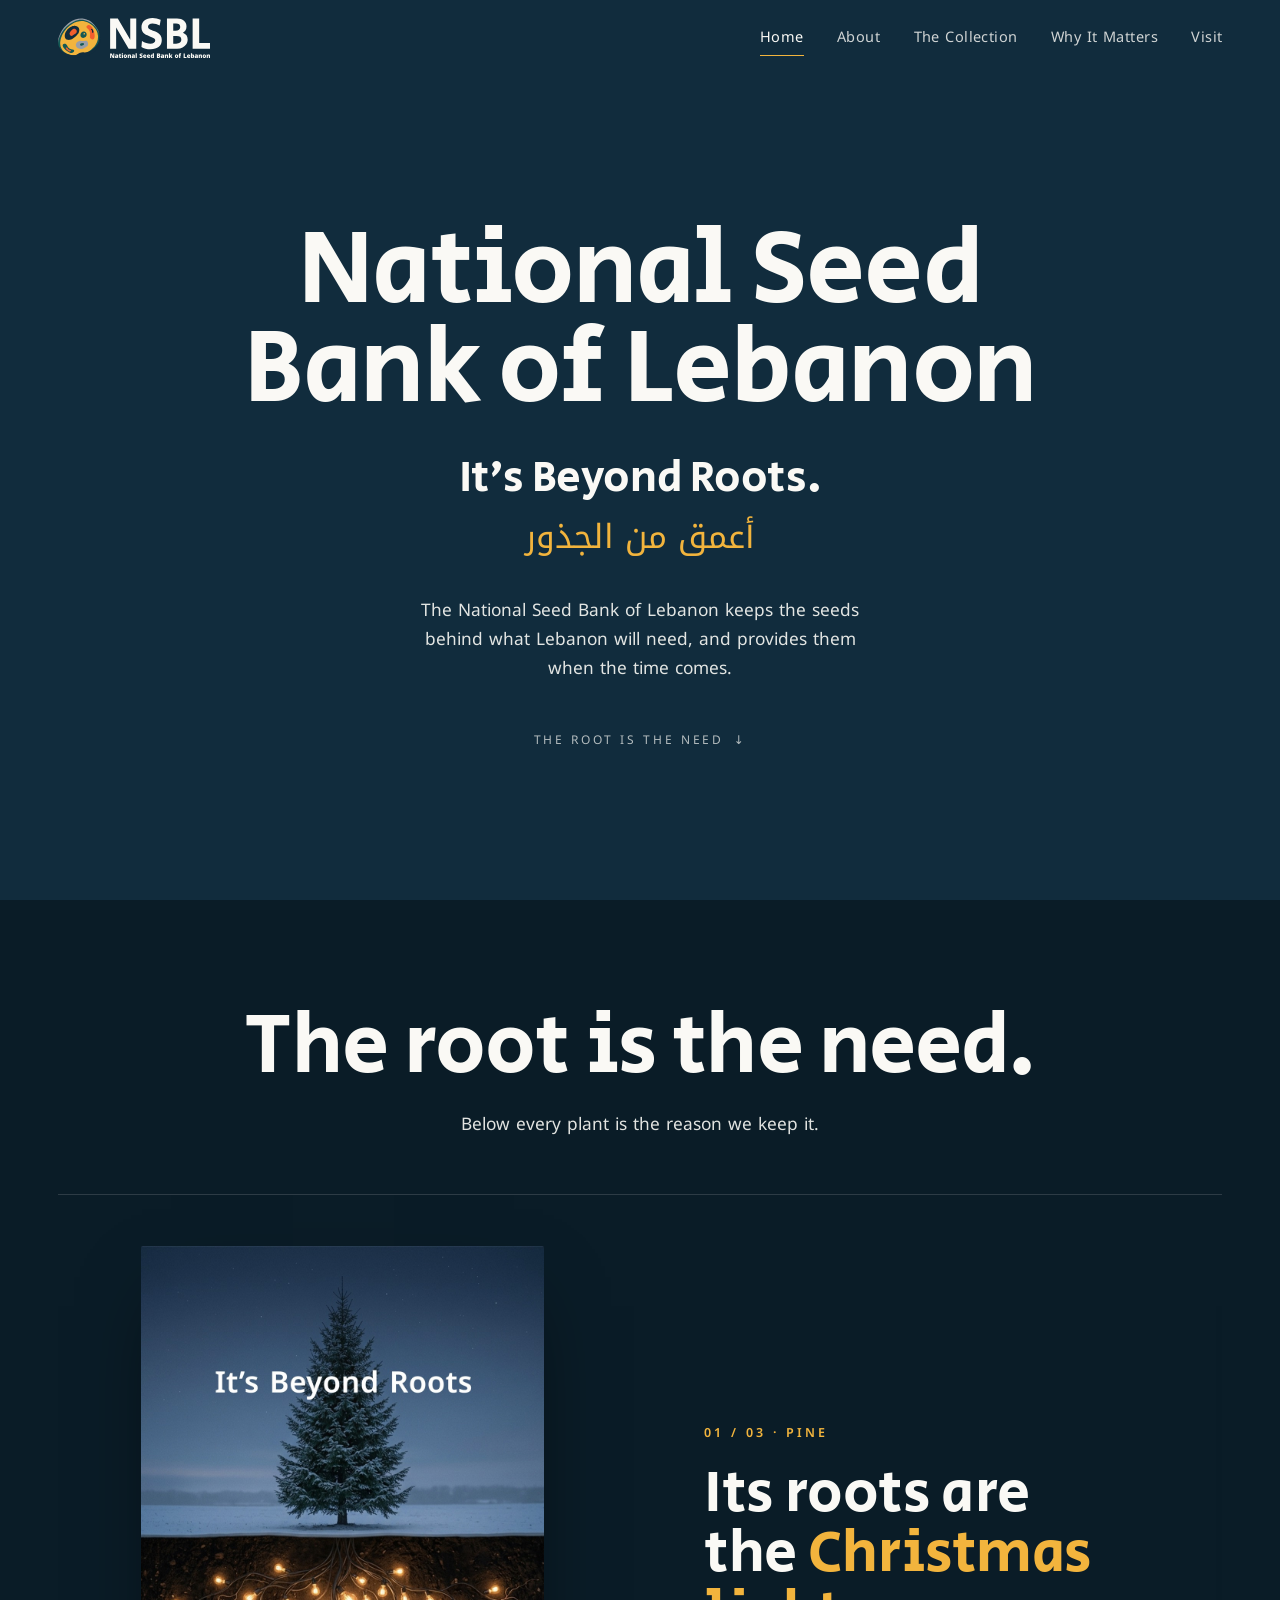
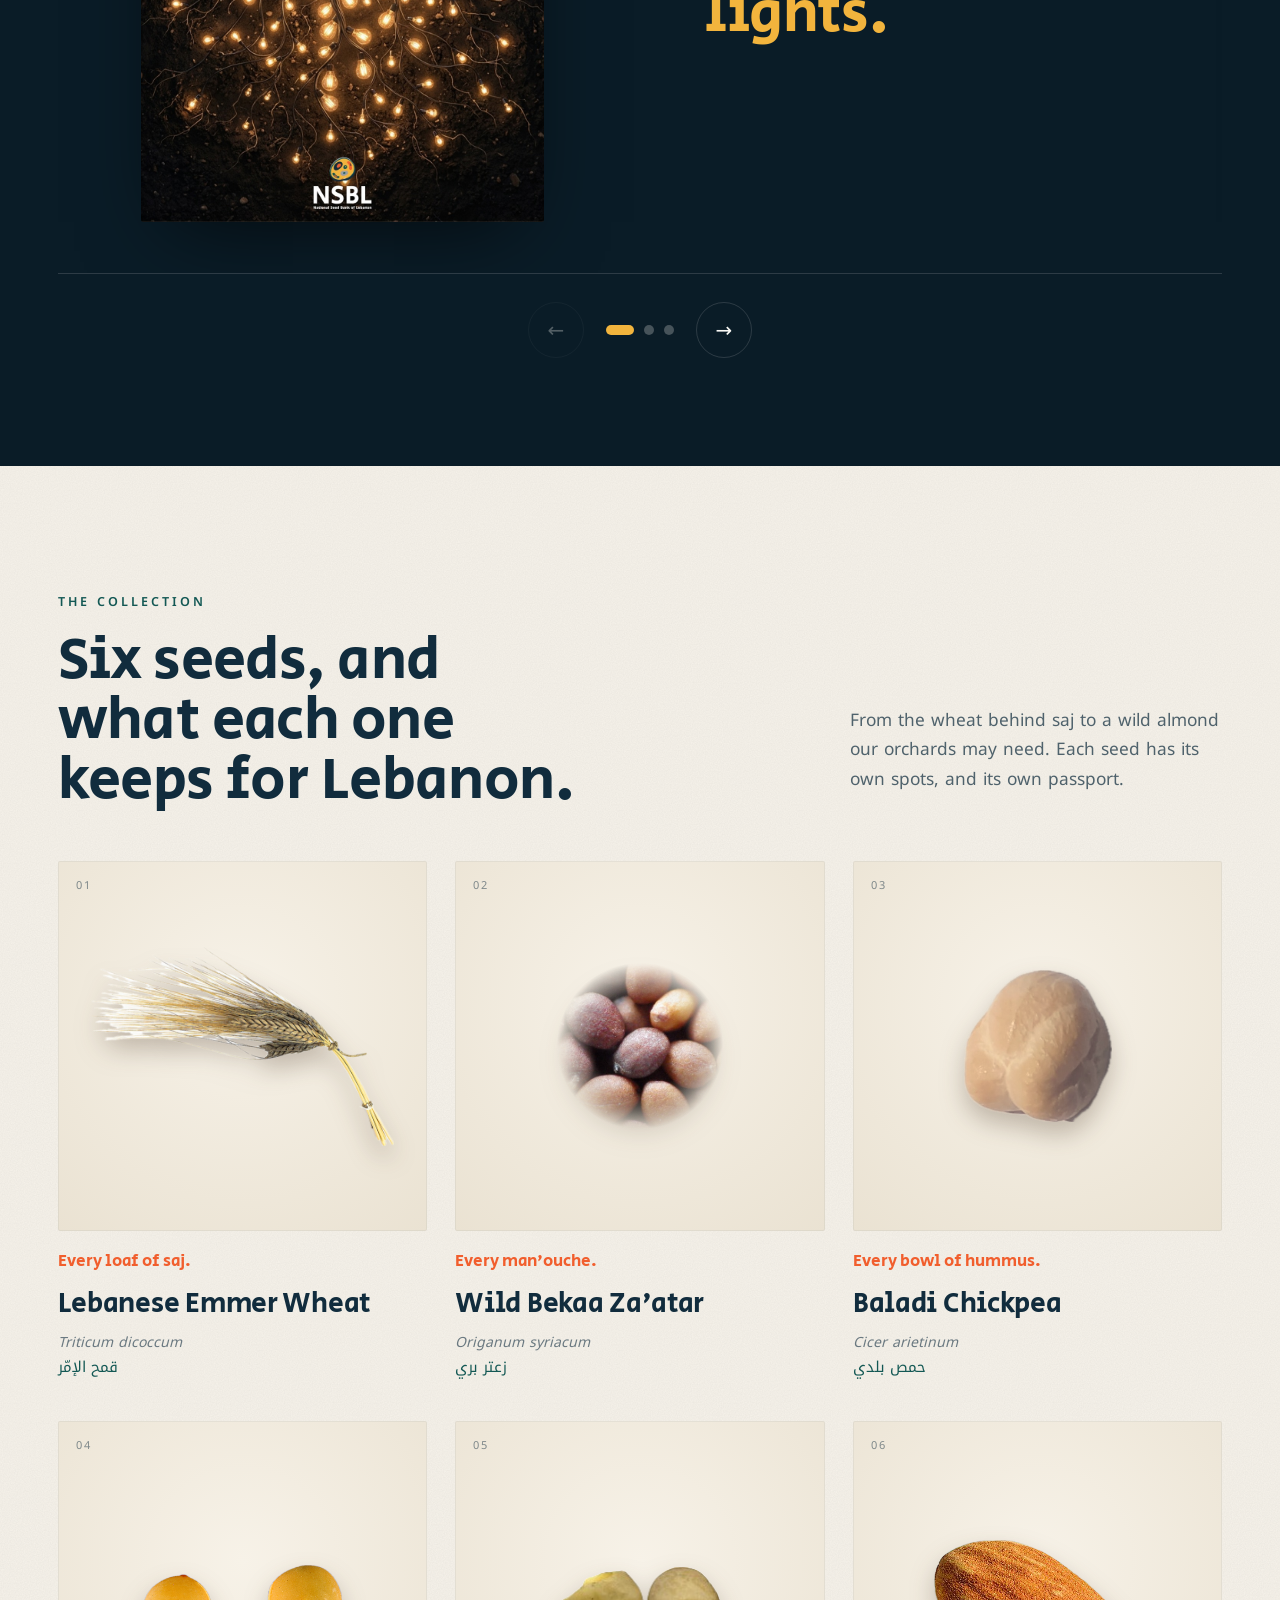
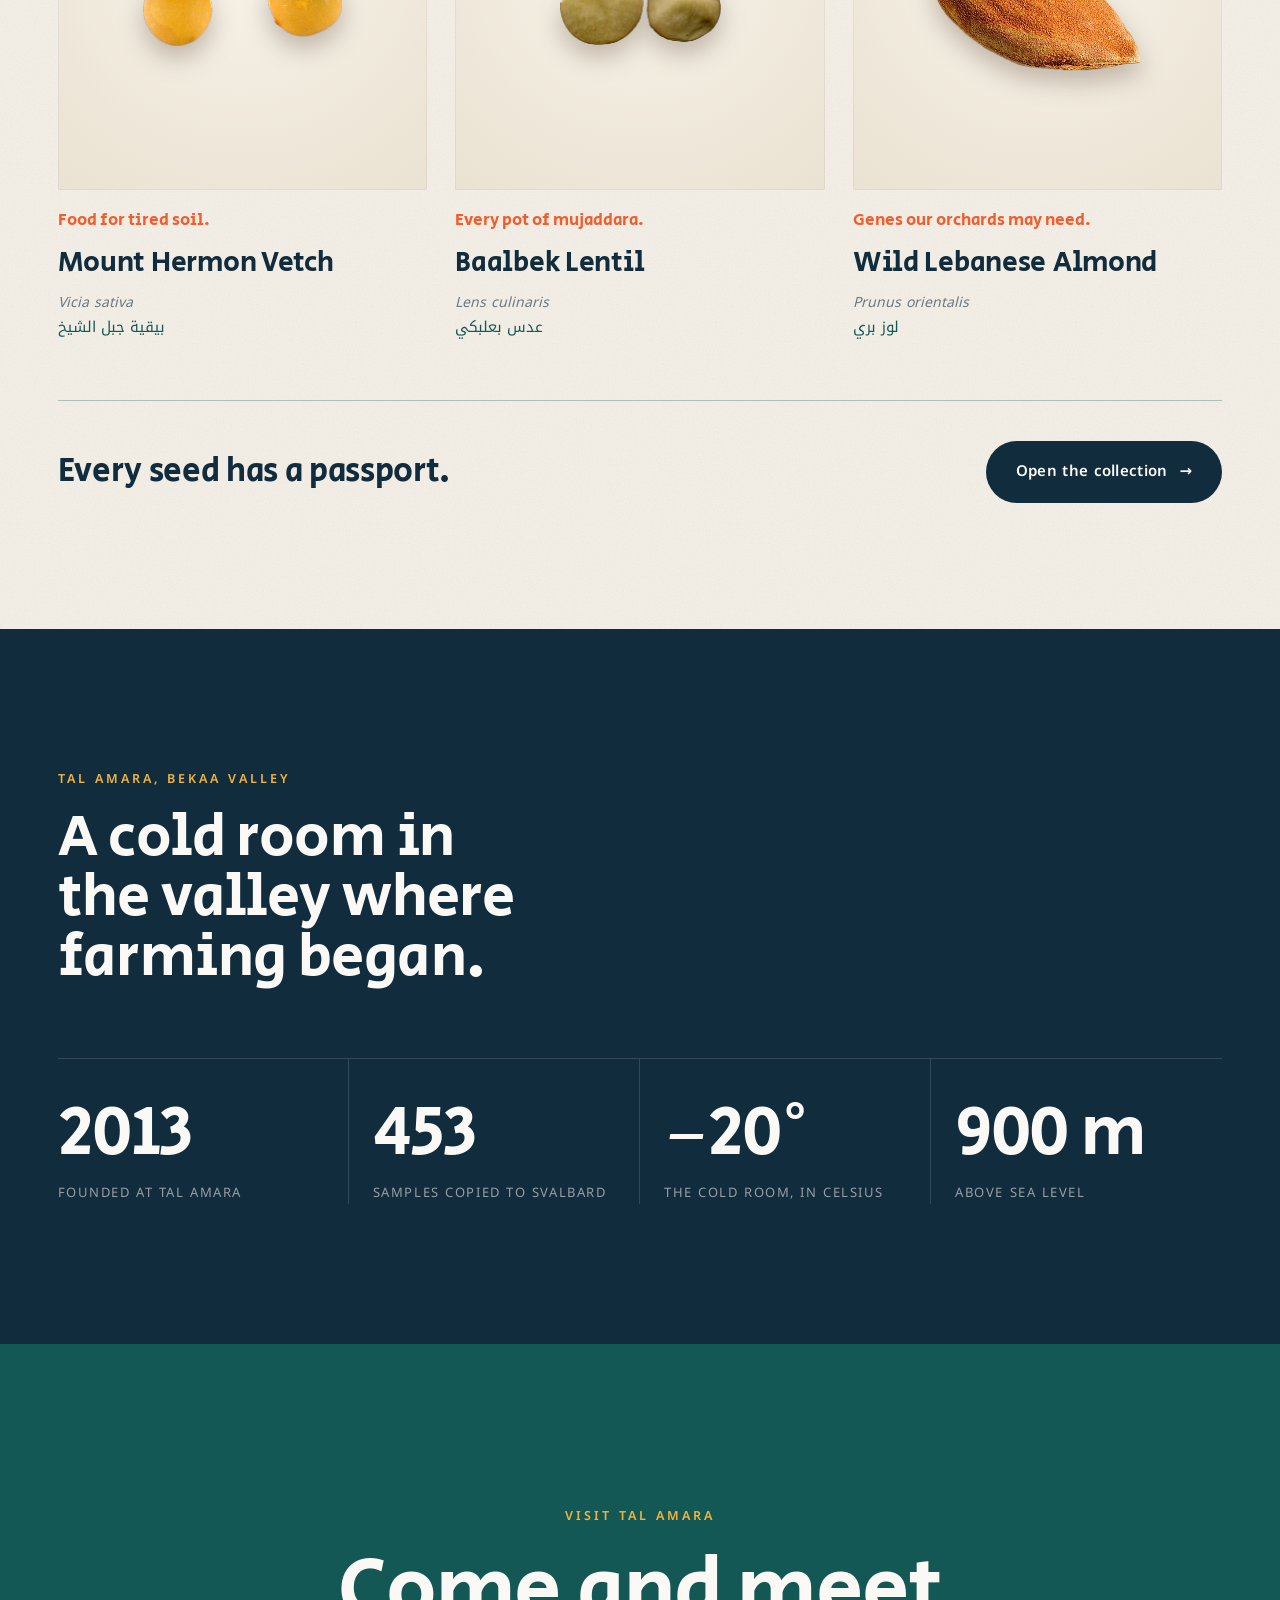
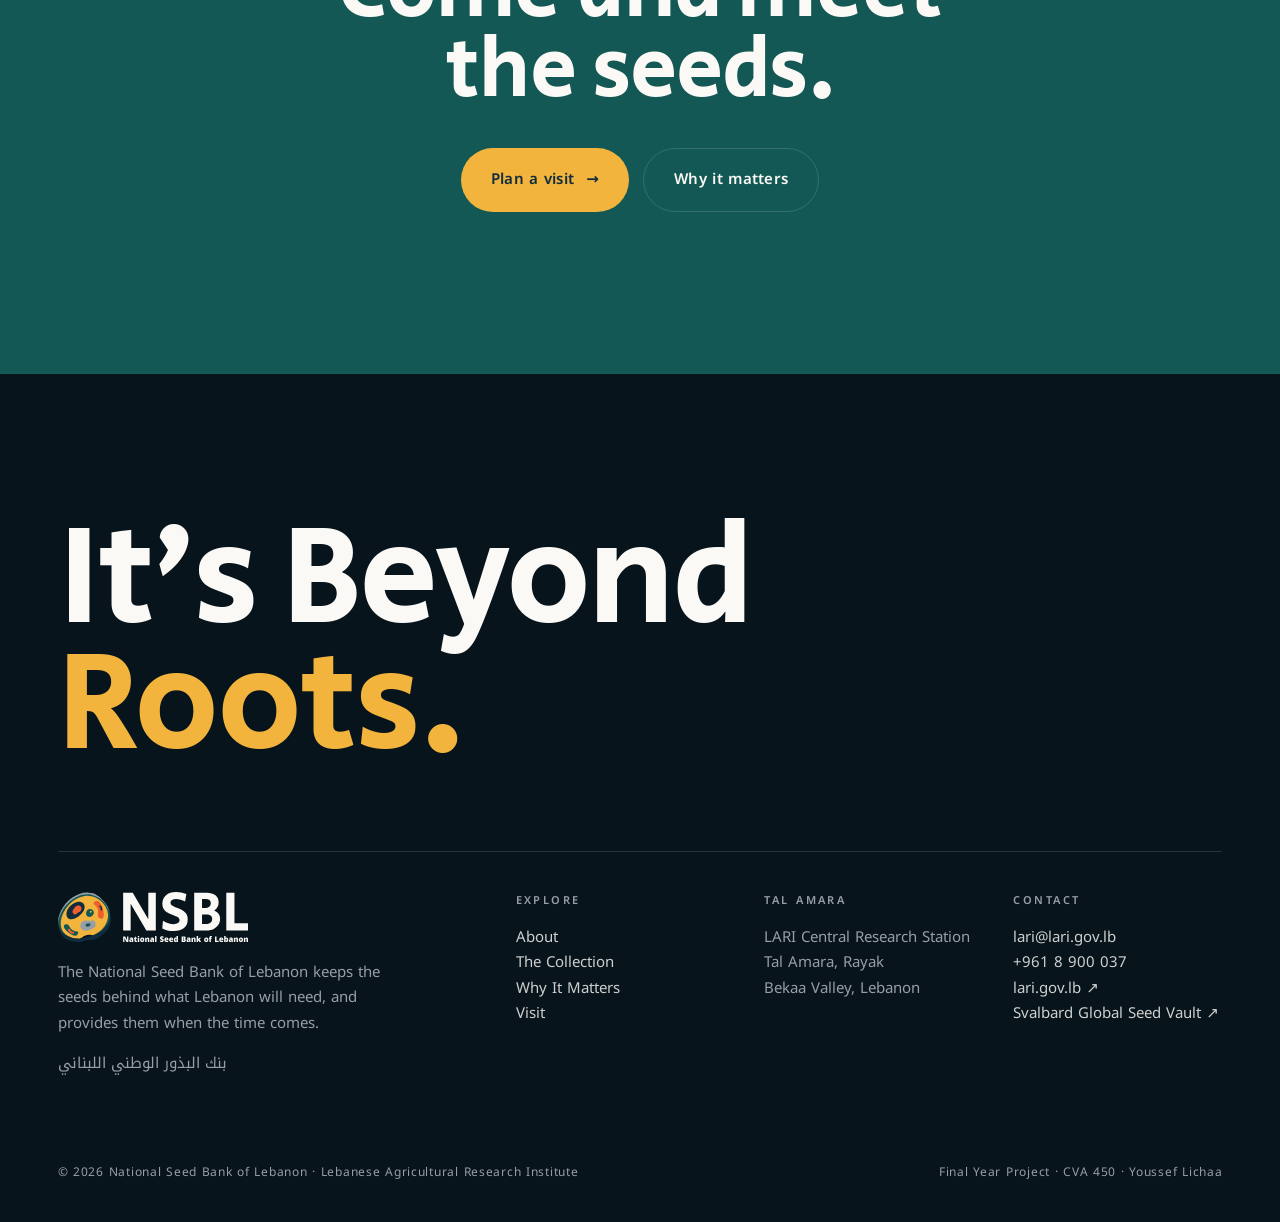
==== commit fcec1d4d: "Update NSBL website and app" ====
--- a/website/index.html
+++ b/website/index.html
@@ -29,15 +29,12 @@
 
 <main id="main">
 <section class="home-hero" aria-label="It’s Beyond Roots">
-  <div class="wrap home-hero__grid">
-    <div class="home-hero__copy">
-      <h1 class="display hero-name">National Seed Bank of Lebanon</h1>
-      <p class="hero-slogan display">It’s Beyond Roots.</p>
-      <p class="ar hero-ar" lang="ar">أعمق من الجذور</p>
-      <p class="lead">The National Seed Bank of Lebanon keeps the seeds behind what Lebanon will need, and provides them when the time comes.</p>
-      <a class="hero-down" href="#idea"><span class="hero-down__line" aria-hidden="true"></span>The root is the need <span aria-hidden="true">↓</span></a>
-    </div>
-    <figure class="home-hero__visual"><img src="assets/img/key/pine-roots.jpg" alt="A snow-dusted pine in a winter field. Below the ground line its roots spread through dark soil as glowing string lights." width="1400" height="1210" fetchpriority="high"></figure>
+  <div class="wrap home-hero__copy">
+    <h1 class="display d-xxl hero-name">National Seed Bank of Lebanon</h1>
+    <p class="hero-slogan display">It’s Beyond Roots.</p>
+    <p class="ar hero-ar" lang="ar">أعمق من الجذور</p>
+    <p class="lead">The National Seed Bank of Lebanon keeps the seeds behind what Lebanon will need, and provides them when the time comes.</p>
+    <a class="hero-down" href="#idea">The root is the need <span aria-hidden="true">↓</span></a>
   </div>
 </section>
 
--- a/website/assets/css/site.css
+++ b/website/assets/css/site.css
@@ -389,10 +389,8 @@
 .lead { color: rgba(250,249,245,.9); }
 .prose { font-size: 19px; line-height: 1.75; }
 
-/* Kicker: a short amber rule before every small label — one repeated editorial motif */
-.kicker { display: inline-flex; align-items: center; gap: 14px; font-size: 12.5px; letter-spacing: .24em; }
-.kicker::before { content: ""; width: 28px; height: 1px; background: currentColor; opacity: .8; flex: none; }
-.cta .kicker, .idea__head .kicker { justify-content: center; }
+/* Kicker */
+.kicker { font-size: 12.5px; letter-spacing: .24em; }
 
 /* Links inside text draw an underline from the left */
 .prose a, .info-grid a, .footer-cols a { background: linear-gradient(currentColor, currentColor) 0 100% / 0 1px no-repeat; transition: background-size .3s var(--ease), color .3s; }
@@ -414,18 +412,11 @@
 }
 .band--cream .steps, .band--cream .step + .step, .process, .process div + div, .seeds__end { border-color: var(--line-ink); }
 
-/* ---------- Home hero: words + the key visual, whole ---------- */
-.home-hero { min-height: calc(100svh - var(--header-h)); text-align: left; padding: clamp(40px, 6vh, 80px) 0 clamp(60px, 9vh, 110px); place-items: stretch; align-content: center; }
-.home-hero__grid { display: grid; grid-template-columns: minmax(0, 1fr) minmax(0, 1.08fr); gap: clamp(36px, 6vw, 110px); align-items: center; }
-.hero-name { font-size: clamp(2.9rem, 5.6vw, 6.4rem); line-height: .94; max-width: 11ch; margin: 0; letter-spacing: -.015em; }
-.hero-slogan { font-size: clamp(1.5rem, 2.4vw, 2.4rem); margin: clamp(22px, 3.4vh, 36px) 0 0; }
-.hero-ar { text-align: left; margin: 4px 0 clamp(22px, 3vh, 32px); font-size: clamp(1.3rem, 2vw, 1.9rem); }
-.home-hero__copy .lead { margin: 0; max-width: 40ch; }
-.hero-down { align-items: center; gap: 14px; margin-top: clamp(34px, 5vh, 56px); }
-.hero-down__line { width: 40px; height: 1px; background: currentColor; transition: width .4s var(--ease); }
-.hero-down:hover .hero-down__line { width: 64px; }
-.home-hero__visual { margin: 0; justify-self: end; width: 100%; max-width: calc((100svh - var(--header-h) - 120px) * 1400 / 1210); }
-.home-hero__visual img { width: 100%; height: auto; border-radius: 2px; box-shadow: 0 40px 90px -30px rgba(0,0,0,.65), 0 0 0 1px rgba(250,249,245,.06); }
+/* ---------- Home hero: centred, words only, wide ---------- */
+.home-hero { min-height: calc(100svh - var(--header-h)); padding: clamp(40px, 6vh, 80px) 0; }
+.hero-name { font-size: clamp(3.2rem, 8.2vw, 9.6rem); line-height: .94; max-width: 18ch; letter-spacing: -.015em; }
+.hero-slogan { margin-top: clamp(26px, 4vh, 40px); }
+.home-hero__copy .lead { max-width: 46ch; }
 
 /* ---------- Tree slider: calmer frame ---------- */
 .slider__track { background: transparent; border: 0; border-top: 1px solid var(--line); border-bottom: 1px solid var(--line); border-radius: 0; }
@@ -477,11 +468,6 @@
 .fade.is-in > :nth-child(n+4) { transition-delay: .3s; }
 
 /* ---------- Mobile ---------- */
-@media (max-width: 960px) {
-  .home-hero { min-height: 0; }
-  .home-hero__grid { grid-template-columns: 1fr; }
-  .home-hero__visual { justify-self: stretch; max-width: none; }
-}
 @media (max-width: 860px) {
   :root { --header-h: 64px; }
   body { font-size: 18px; }
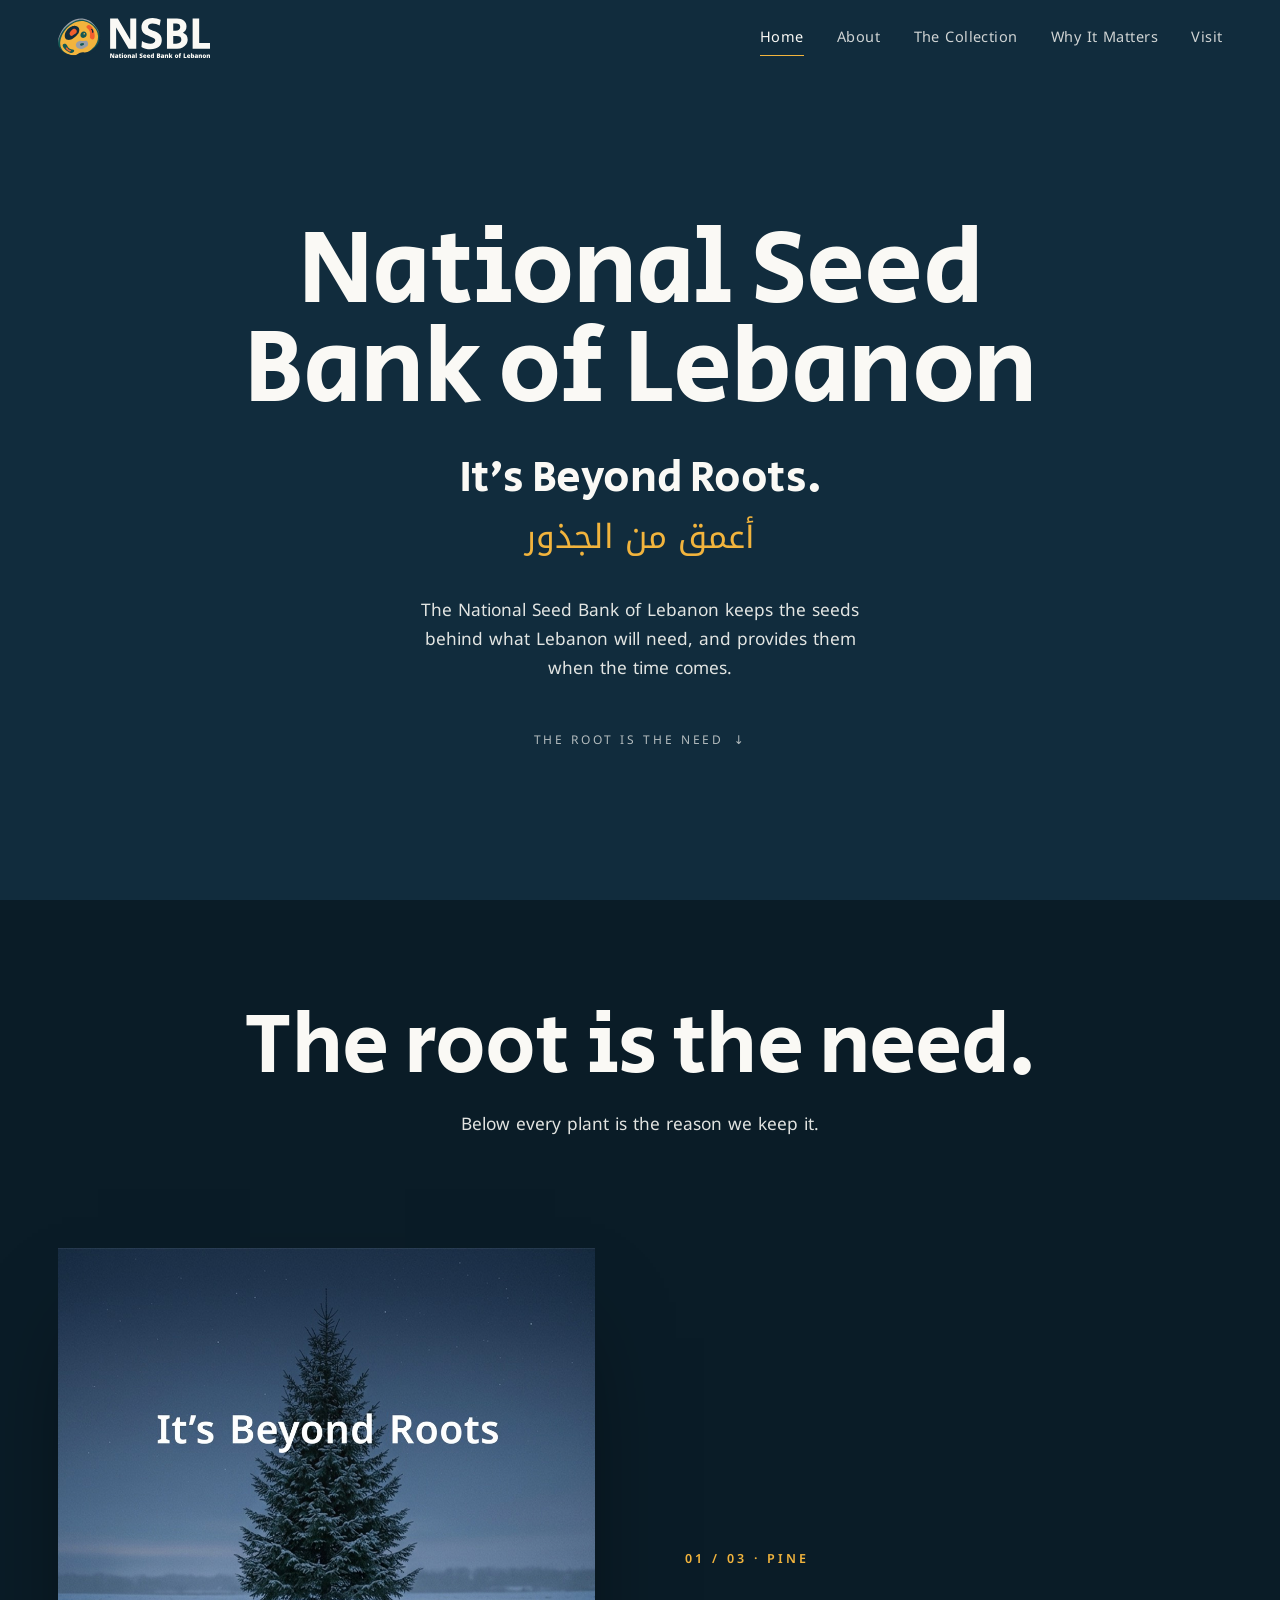
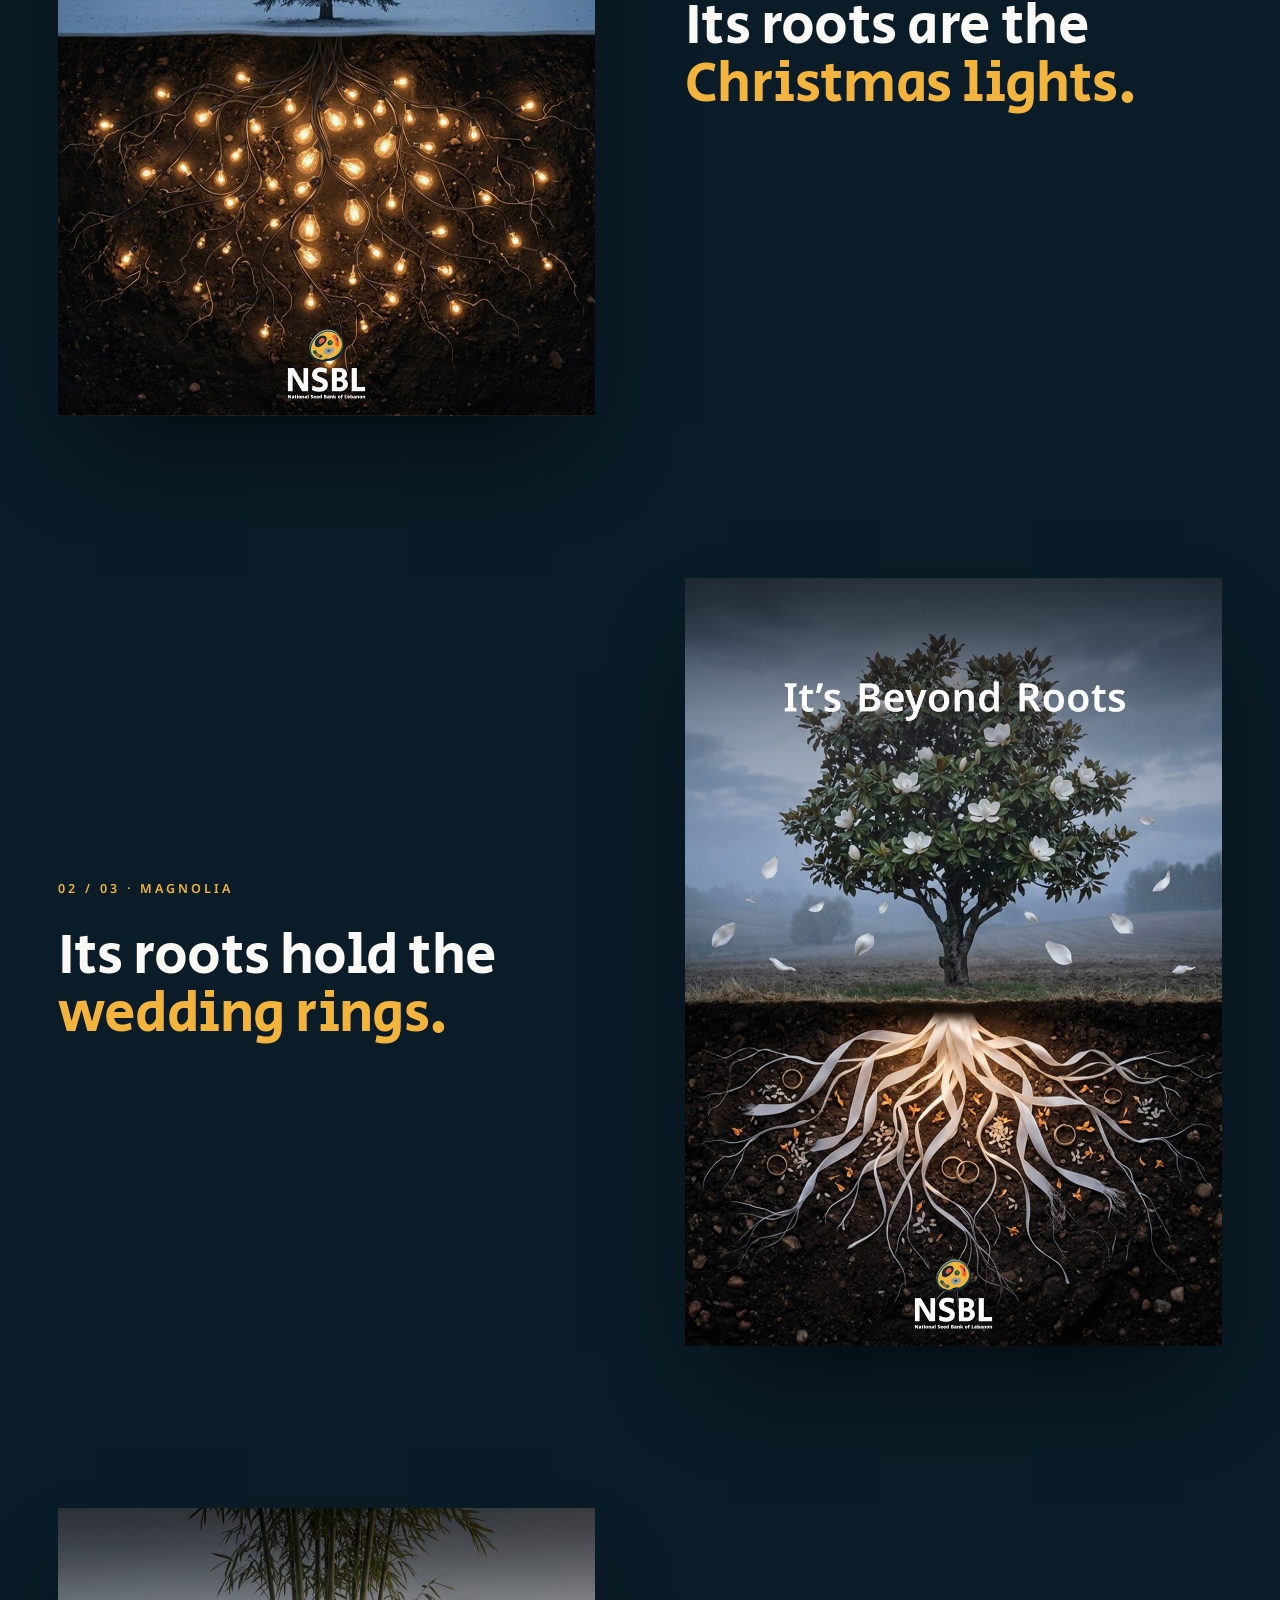
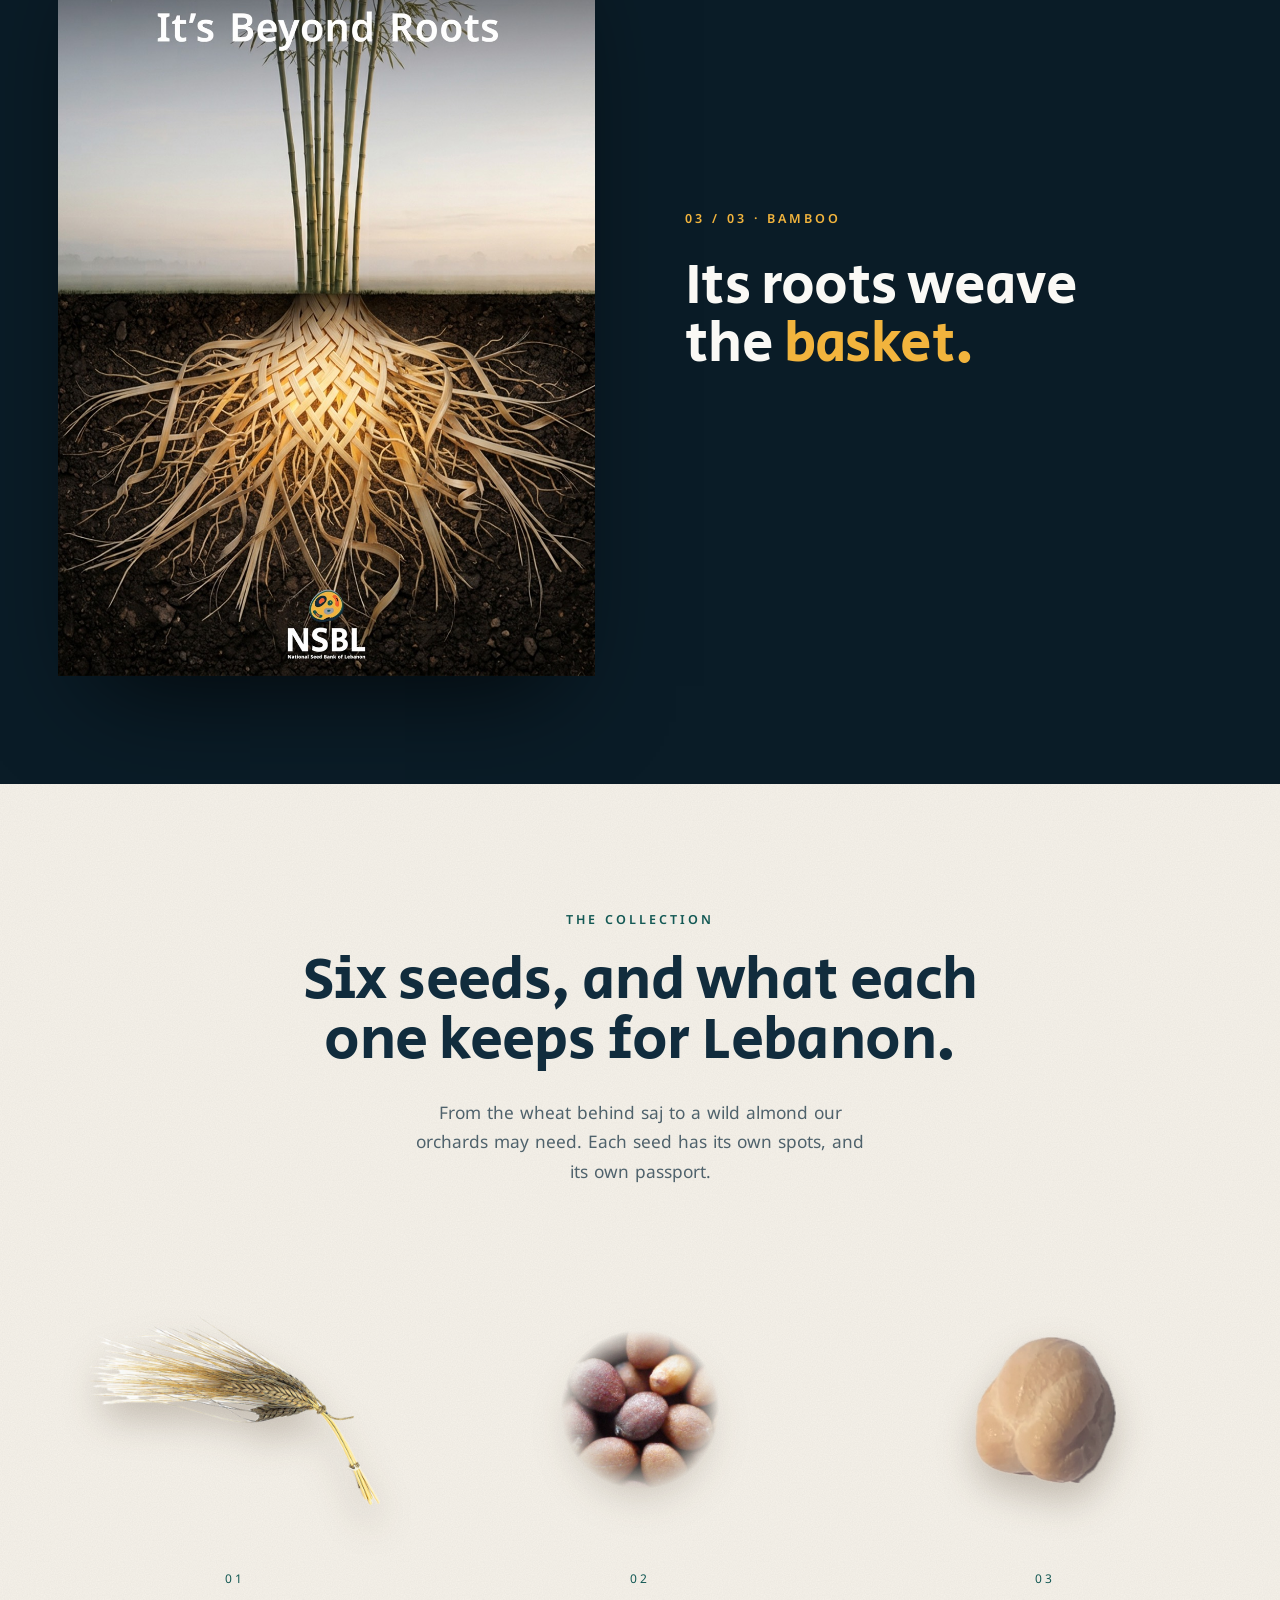
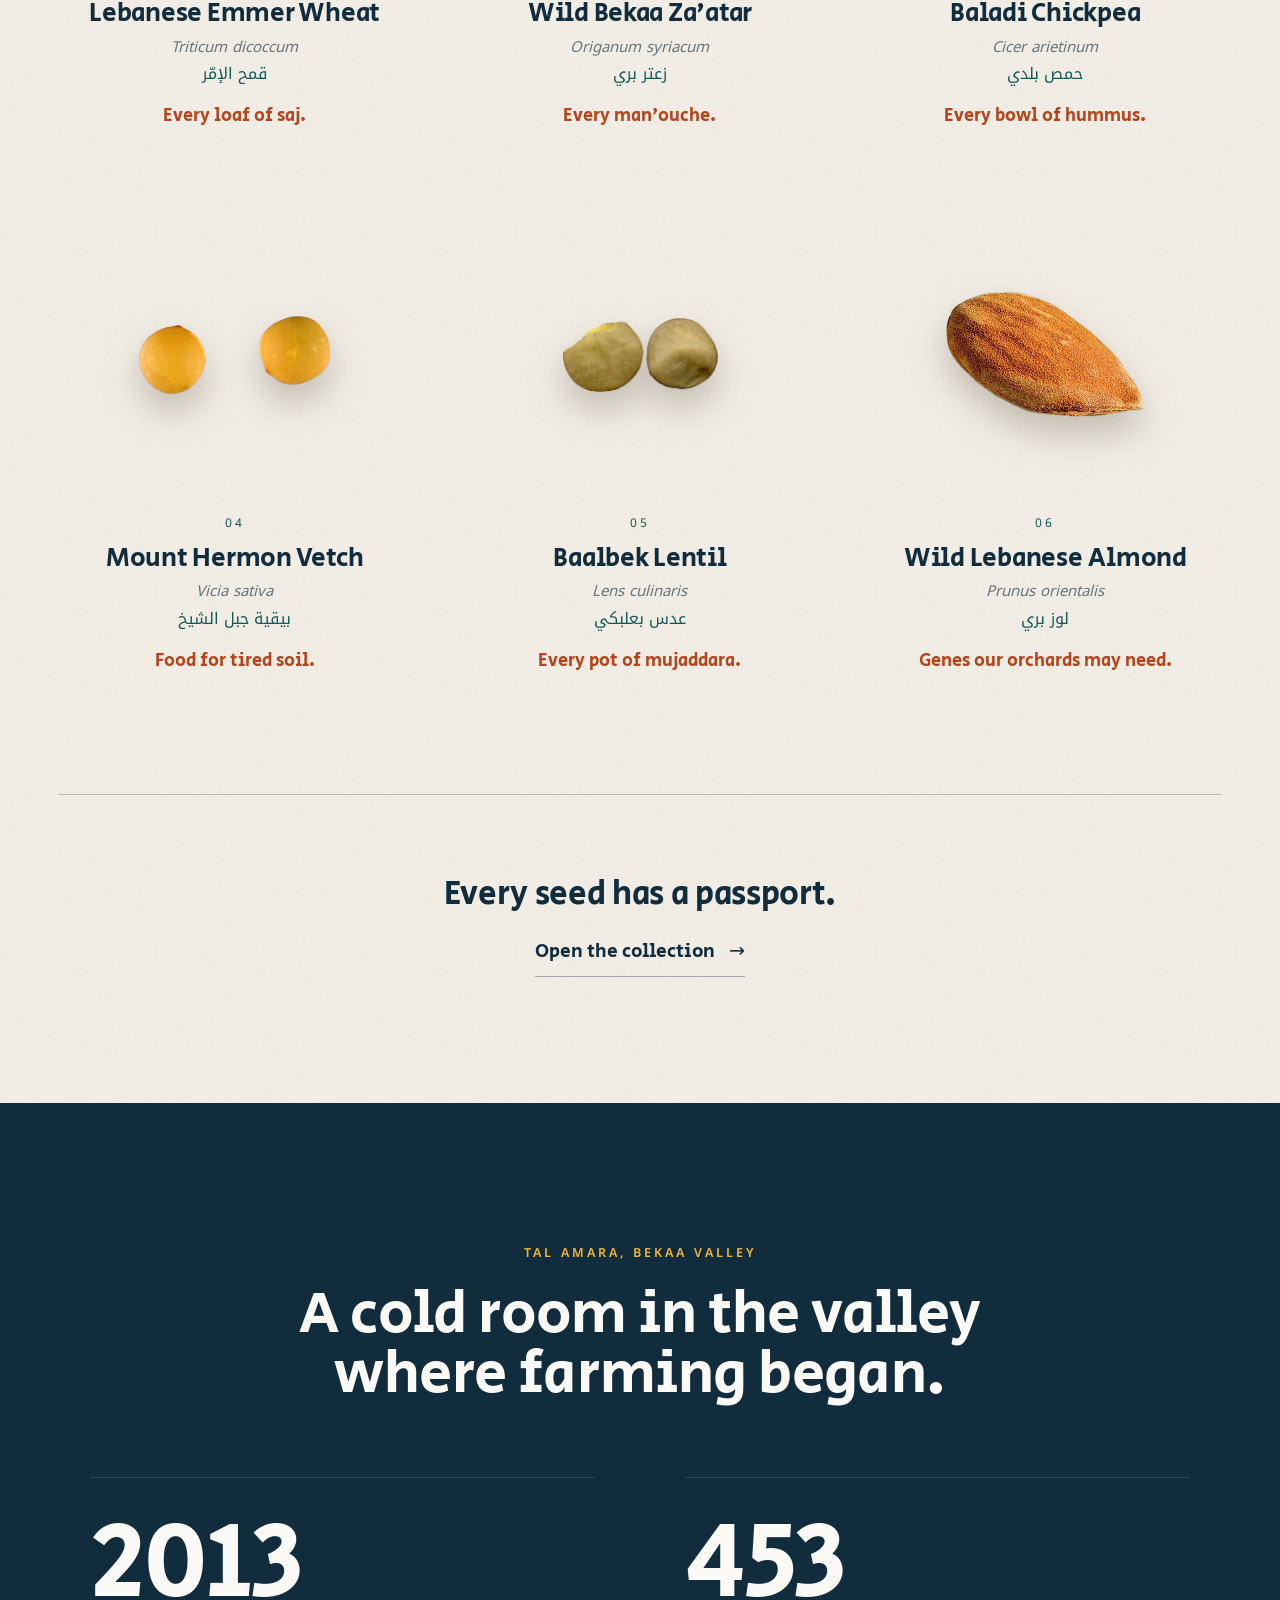
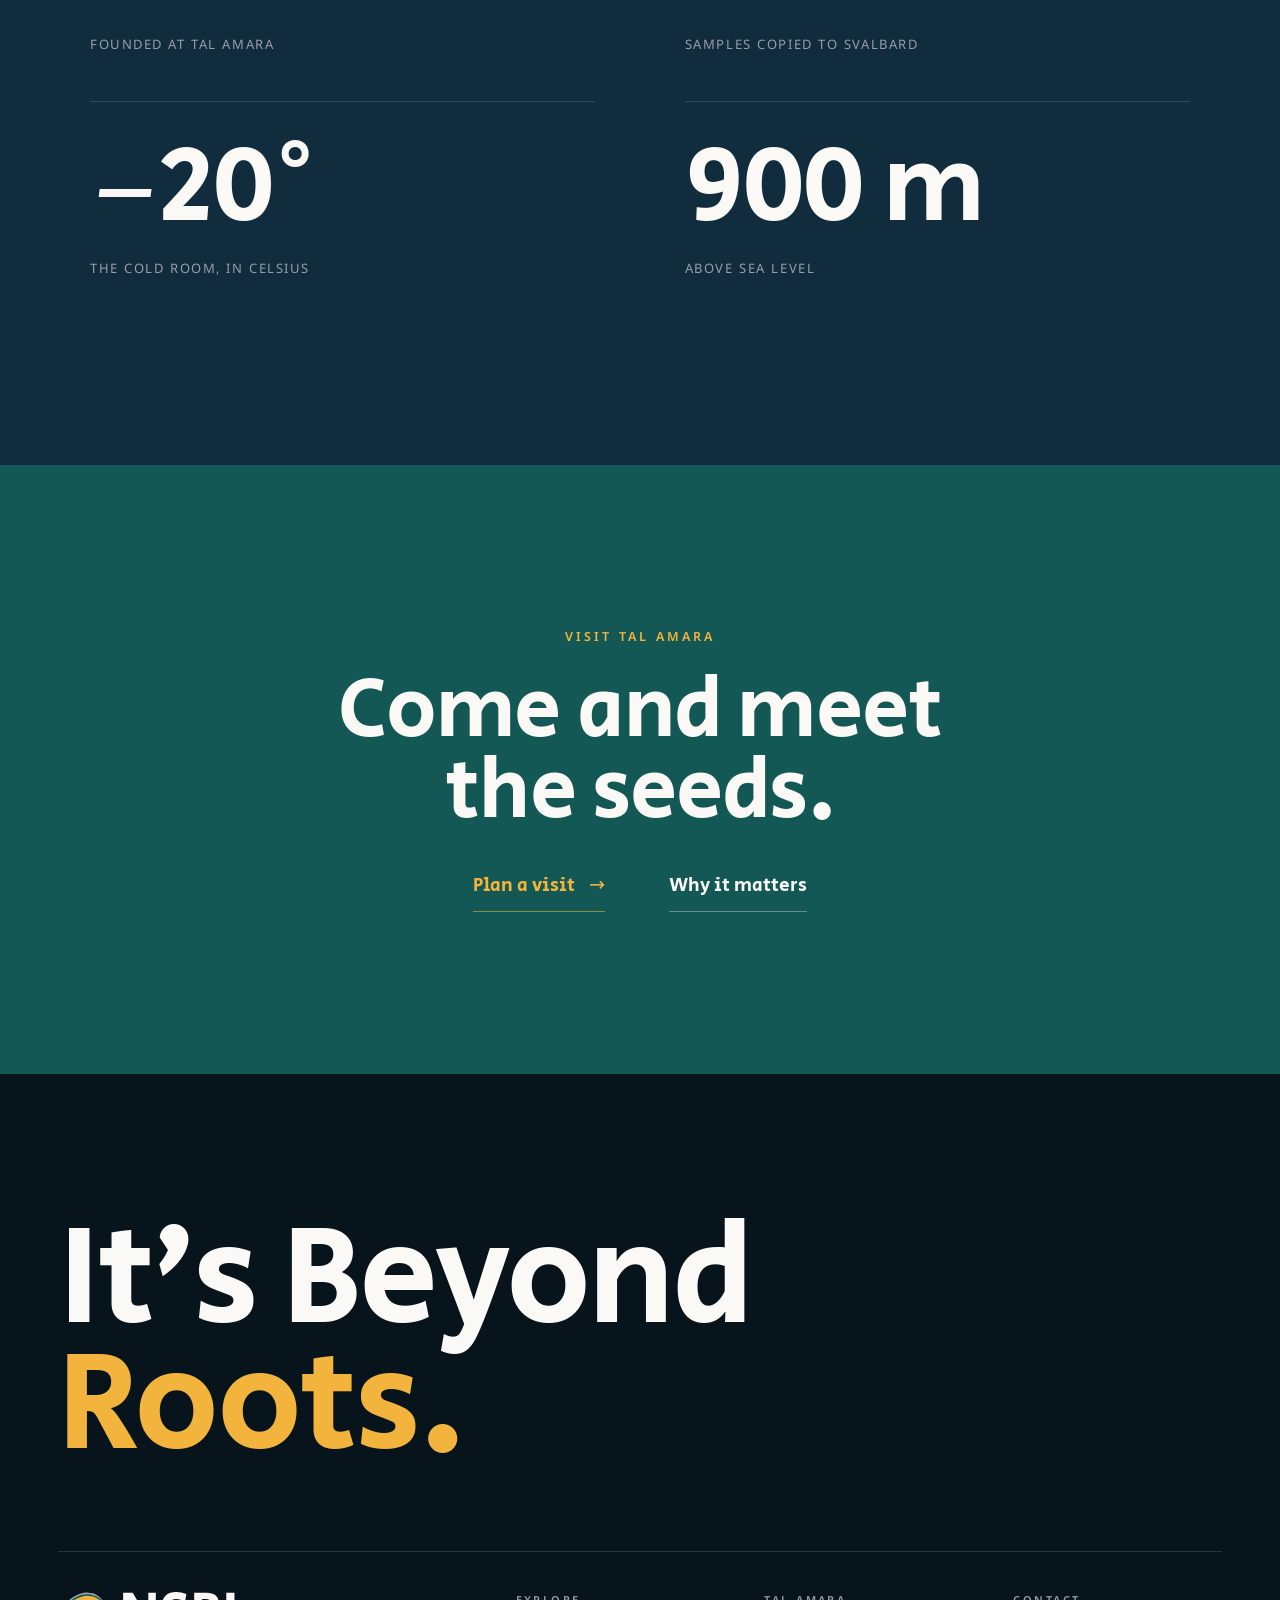
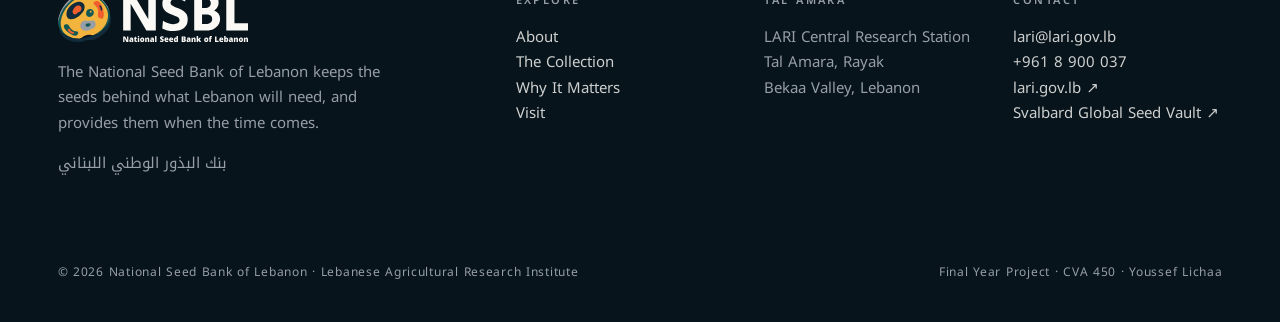
==== commit ada14a1c: "Update NSBL website and app" ====
--- a/website/index.html
+++ b/website/index.html
@@ -41,62 +41,58 @@
 <section class="idea" id="idea" aria-label="The root is the need">
   <div class="wrap">
     <div class="idea__head"><h2 class="display d-xl">The root is the need.</h2><p class="lead">Below every plant is the reason we keep it.</p></div>
-    <div class="slider" aria-roledescription="carousel" aria-label="Three trees">
-      <div class="slider__track" tabindex="0" aria-label="Swipe or use the arrows to see the next tree">
-      <article class="slide" id="tree-pine" aria-roledescription="slide" aria-label="01 of 03, Pine">
-        <figure class="slide__media"><img src="assets/img/key/pine-key-visual.jpg" alt="Key visual: a pine whose roots are glowing Christmas lights. It’s Beyond Roots." width="1050" height="1500" loading="lazy" decoding="async"></figure>
-        <div class="slide__copy"><p class="kicker">01 / 03 · Pine</p><h3 class="display d-l">Its roots are the <span class="hl">Christmas lights.</span></h3></div>
+    <div class="plates">
+      <article class="plate" id="tree-pine">
+        <figure class="plate__media"><img src="assets/img/key/pine-key-visual.jpg" alt="Key visual: a pine whose roots are glowing Christmas lights. It’s Beyond Roots." width="1050" height="1500" loading="lazy" decoding="async"></figure>
+        <div class="plate__copy"><p class="kicker">01 / 03 · Pine</p><h3 class="display d-l">Its roots are the <span class="hl">Christmas lights.</span></h3></div>
       </article>
-      <article class="slide" id="tree-magnolia" aria-roledescription="slide" aria-label="02 of 03, Magnolia">
-        <figure class="slide__media"><img src="assets/img/key/magnolia-key-visual.jpg" alt="Key visual: a magnolia whose roots hold wedding rings. It’s Beyond Roots." width="1050" height="1500" loading="lazy" decoding="async"></figure>
-        <div class="slide__copy"><p class="kicker">02 / 03 · Magnolia</p><h3 class="display d-l">Its roots hold the <span class="hl">wedding rings.</span></h3></div>
+      <article class="plate" id="tree-magnolia">
+        <figure class="plate__media"><img src="assets/img/key/magnolia-key-visual.jpg" alt="Key visual: a magnolia whose roots hold wedding rings. It’s Beyond Roots." width="1050" height="1500" loading="lazy" decoding="async"></figure>
+        <div class="plate__copy"><p class="kicker">02 / 03 · Magnolia</p><h3 class="display d-l">Its roots hold the <span class="hl">wedding rings.</span></h3></div>
       </article>
-      <article class="slide" id="tree-bamboo" aria-roledescription="slide" aria-label="03 of 03, Bamboo">
-        <figure class="slide__media"><img src="assets/img/key/bamboo-key-visual.jpg" alt="Key visual: bamboo whose roots weave a basket. It’s Beyond Roots." width="1050" height="1500" loading="lazy" decoding="async"></figure>
-        <div class="slide__copy"><p class="kicker">03 / 03 · Bamboo</p><h3 class="display d-l">Its roots weave the <span class="hl">basket.</span></h3></div>
+      <article class="plate" id="tree-bamboo">
+        <figure class="plate__media"><img src="assets/img/key/bamboo-key-visual.jpg" alt="Key visual: bamboo whose roots weave a basket. It’s Beyond Roots." width="1050" height="1500" loading="lazy" decoding="async"></figure>
+        <div class="plate__copy"><p class="kicker">03 / 03 · Bamboo</p><h3 class="display d-l">Its roots weave the <span class="hl">basket.</span></h3></div>
       </article>
-      </div>
-      <div class="slider__nav">
-        <button class="slider__btn" type="button" data-dir="-1" aria-label="Previous tree">←</button>
-        <div class="slider__dots"><button type="button" aria-label="Pine" aria-current="true"></button><button type="button" aria-label="Magnolia"></button><button type="button" aria-label="Bamboo"></button></div>
-        <button class="slider__btn" type="button" data-dir="1" aria-label="Next tree">→</button>
-      </div>
     </div>
   </div>
 </section>
 
 <section class="seeds" aria-label="The collection">
   <div class="wrap">
-    <div class="grid seeds__head" style="align-items:end">
-      <div style="grid-column:span 7"><p class="kicker">The collection</p><h2 class="display d-l" style="margin-top:18px">Six seeds, and what each one keeps for Lebanon.</h2></div>
-      <div style="grid-column:9 / span 4"><p class="lead">From the wheat behind saj to a wild almond our orchards may need. Each seed has its own spots, and its own passport.</p></div>
-    </div>
-    <div class="seed-cards"><a class="seed-card" href="collection.html#emmer">
-  <div class="seed-card__img"><span class="seed-card__idx">01</span><span class="seed-photo"><img src="assets/img/seed-photos/emmer.png" alt="Lebanese Emmer Wheat seed" width="720" height="473" loading="lazy" decoding="async" style="width:82%"></span></div>
-  <p class="seed-card__need">Every loaf of saj.</p>
-  <h3>Lebanese Emmer Wheat</h3><p class="latin" style="margin:4px 0 0">Triticum dicoccum</p><p class="ar" style="margin:0;text-align:left">قمح الإمّر</p></a><a class="seed-card" href="collection.html#thyme">
-  <div class="seed-card__img"><span class="seed-card__idx">02</span><span class="seed-photo"><img src="assets/img/seed-photos/thyme.png" alt="Wild Bekaa Za'atar seed" width="380" height="380" loading="lazy" decoding="async" style="width:46%"></span></div>
-  <p class="seed-card__need">Every man'ouche.</p>
-  <h3>Wild Bekaa Za'atar</h3><p class="latin" style="margin:4px 0 0">Origanum syriacum</p><p class="ar" style="margin:0;text-align:left">زعتر بري</p></a><a class="seed-card" href="collection.html#chickpea">
-  <div class="seed-card__img"><span class="seed-card__idx">03</span><span class="seed-photo"><img src="assets/img/seed-photos/chickpea.png" alt="Baladi Chickpea seed" width="242" height="249" loading="lazy" decoding="async" style="width:40%"></span></div>
-  <p class="seed-card__need">Every bowl of hummus.</p>
-  <h3>Baladi Chickpea</h3><p class="latin" style="margin:4px 0 0">Cicer arietinum</p><p class="ar" style="margin:0;text-align:left">حمص بلدي</p></a><a class="seed-card" href="collection.html#vetch">
-  <div class="seed-card__img"><span class="seed-card__idx">04</span><span class="seed-photo"><img src="assets/img/seed-photos/vetch.png" alt="Mount Hermon Vetch seed" width="711" height="290" loading="lazy" decoding="async" style="width:54%"></span></div>
-  <p class="seed-card__need">Food for tired soil.</p>
-  <h3>Mount Hermon Vetch</h3><p class="latin" style="margin:4px 0 0">Vicia sativa</p><p class="ar" style="margin:0;text-align:left">بيقية جبل الشيخ</p></a><a class="seed-card" href="collection.html#lentil">
-  <div class="seed-card__img"><span class="seed-card__idx">05</span><span class="seed-photo"><img src="assets/img/seed-photos/lentil.png" alt="Baalbek Lentil seed" width="161" height="78" loading="lazy" decoding="async" style="width:44%"></span></div>
-  <p class="seed-card__need">Every pot of mujaddara.</p>
-  <h3>Baalbek Lentil</h3><p class="latin" style="margin:4px 0 0">Lens culinaris</p><p class="ar" style="margin:0;text-align:left">عدس بعلبكي</p></a><a class="seed-card" href="collection.html#almond">
-  <div class="seed-card__img"><span class="seed-card__idx">06</span><span class="seed-photo"><img src="assets/img/seed-photos/almond.png" alt="Wild Lebanese Almond seed" width="358" height="227" loading="lazy" decoding="async" style="width:56%"></span></div>
-  <p class="seed-card__need">Genes our orchards may need.</p>
-  <h3>Wild Lebanese Almond</h3><p class="latin" style="margin:4px 0 0">Prunus orientalis</p><p class="ar" style="margin:0;text-align:left">لوز بري</p></a></div>
+    <div class="sec-head"><p class="kicker">The collection</p><h2 class="display d-l">Six seeds, and what each one keeps for Lebanon.</h2><p class="lead">From the wheat behind saj to a wild almond our orchards may need. Each seed has its own spots, and its own passport.</p></div>
+    <div class="specimens"><a class="specimen" href="collection.html#emmer">
+  <span class="specimen__img"><img src="assets/img/seed-photos/emmer.png" alt="Lebanese Emmer Wheat seed" width="720" height="473" loading="lazy" decoding="async" style="width:82%"></span>
+  <span class="specimen__idx">01</span>
+  <h3>Lebanese Emmer Wheat</h3><p class="latin">Triticum dicoccum</p><p class="ar">قمح الإمّر</p>
+  <p class="specimen__need">Every loaf of saj.</p></a><a class="specimen" href="collection.html#thyme">
+  <span class="specimen__img"><img src="assets/img/seed-photos/thyme.png" alt="Wild Bekaa Za'atar seed" width="380" height="380" loading="lazy" decoding="async" style="width:46%"></span>
+  <span class="specimen__idx">02</span>
+  <h3>Wild Bekaa Za'atar</h3><p class="latin">Origanum syriacum</p><p class="ar">زعتر بري</p>
+  <p class="specimen__need">Every man'ouche.</p></a><a class="specimen" href="collection.html#chickpea">
+  <span class="specimen__img"><img src="assets/img/seed-photos/chickpea.png" alt="Baladi Chickpea seed" width="242" height="249" loading="lazy" decoding="async" style="width:40%"></span>
+  <span class="specimen__idx">03</span>
+  <h3>Baladi Chickpea</h3><p class="latin">Cicer arietinum</p><p class="ar">حمص بلدي</p>
+  <p class="specimen__need">Every bowl of hummus.</p></a><a class="specimen" href="collection.html#vetch">
+  <span class="specimen__img"><img src="assets/img/seed-photos/vetch.png" alt="Mount Hermon Vetch seed" width="711" height="290" loading="lazy" decoding="async" style="width:54%"></span>
+  <span class="specimen__idx">04</span>
+  <h3>Mount Hermon Vetch</h3><p class="latin">Vicia sativa</p><p class="ar">بيقية جبل الشيخ</p>
+  <p class="specimen__need">Food for tired soil.</p></a><a class="specimen" href="collection.html#lentil">
+  <span class="specimen__img"><img src="assets/img/seed-photos/lentil.png" alt="Baalbek Lentil seed" width="161" height="78" loading="lazy" decoding="async" style="width:44%"></span>
+  <span class="specimen__idx">05</span>
+  <h3>Baalbek Lentil</h3><p class="latin">Lens culinaris</p><p class="ar">عدس بعلبكي</p>
+  <p class="specimen__need">Every pot of mujaddara.</p></a><a class="specimen" href="collection.html#almond">
+  <span class="specimen__img"><img src="assets/img/seed-photos/almond.png" alt="Wild Lebanese Almond seed" width="358" height="227" loading="lazy" decoding="async" style="width:56%"></span>
+  <span class="specimen__idx">06</span>
+  <h3>Wild Lebanese Almond</h3><p class="latin">Prunus orientalis</p><p class="ar">لوز بري</p>
+  <p class="specimen__need">Genes our orchards may need.</p></a></div>
     <div class="seeds__end"><p class="display d-m">Every seed has a passport.</p><a class="btn btn--navy" href="collection.html">Open the collection <span class="arrow">→</span></a></div>
   </div>
 </section>
 
 <section class="numbers" aria-label="The bank in numbers">
   <div class="wrap">
-    <div class="grid" style="margin-bottom:70px;align-items:end"><div style="grid-column:span 7"><p class="kicker">Tal Amara, Bekaa Valley</p><h2 class="display d-l" style="margin-top:18px">A cold room in the valley where farming began.</h2></div></div>
+    <div class="sec-head"><p class="kicker">Tal Amara, Bekaa Valley</p><h2 class="display d-l">A cold room in the valley where farming began.</h2></div>
     <div class="numbers__grid">
       <div class="num"><b>2013</b><span>Founded at Tal Amara</span></div>
       <div class="num"><b>453</b><span>Samples copied to Svalbard</span></div>
@@ -110,7 +106,7 @@
   <div class="wrap cta__inner">
     <p class="kicker" style="margin-bottom:24px">Visit Tal Amara</p>
     <h2 class="display d-xl">Come and meet the seeds.</h2>
-    <div style="display:flex;gap:14px;justify-content:center;flex-wrap:wrap"><a class="btn btn--amber" href="visit.html">Plan a visit <span class="arrow">→</span></a><a class="btn btn--ghost" href="why-it-matters.html">Why it matters</a></div>
+    <div class="cta__links"><a class="btn btn--amber" href="visit.html">Plan a visit <span class="arrow">→</span></a><a class="btn btn--ghost" href="why-it-matters.html">Why it matters</a></div>
   </div>
 </section>
 </main>
--- a/website/assets/css/site.css
+++ b/website/assets/css/site.css
@@ -492,3 +492,70 @@
   html { scroll-behavior: auto; }
   .fade > * { opacity: 1; transform: none; }
 }
+
+/* ==========================================================================
+   EDITORIAL LAYER (17 Nov, pass 2) — less "template", more gallery.
+   No carousel, no boxed cards, no pill buttons, no stats bar.
+   ========================================================================== */
+
+/* Centred section heads */
+.sec-head { text-align: center; max-width: 920px; margin: 0 auto clamp(64px, 10vh, 120px); }
+.sec-head .display { margin-top: 20px; }
+.sec-head .lead { margin: 28px auto 0; max-width: 46ch; }
+.idea__head { margin-bottom: clamp(80px, 12vh, 150px); }
+
+/* The three trees: one large plate each, whole, alternating sides */
+.plates { display: grid; gap: clamp(110px, 18vh, 220px); }
+.plate { display: grid; grid-template-columns: 1fr 1fr; gap: clamp(40px, 7vw, 130px); align-items: center; }
+.plate__media { margin: 0; display: flex; justify-content: flex-end; }
+.plate__media img { width: auto; max-width: 100%; height: auto; max-height: min(86vh, 920px); box-shadow: 0 50px 100px -40px rgba(0,0,0,.75); }
+.plate:nth-child(even) .plate__media { order: 2; justify-content: flex-start; }
+.plate:nth-child(even) .plate__copy { justify-self: end; }
+.plate__copy { width: 100%; max-width: 540px; }
+.plate__copy .kicker { display: block; margin-bottom: 26px; }
+.plate__copy .d-l { font-size: clamp(2.4rem, 4.4vw, 4.6rem); line-height: 1.04; }
+
+/* The six seeds: an open specimen sheet — seeds float on the paper, museum labels underneath */
+.specimens { display: grid; grid-template-columns: repeat(3, 1fr); gap: clamp(70px, 10vh, 120px) clamp(28px, 4vw, 70px); }
+.specimen { display: block; text-align: center; color: var(--navy); }
+.specimen__img { display: grid; place-items: center; aspect-ratio: 4 / 3; margin-bottom: 26px; }
+.specimen__img img { height: auto; max-height: 82%; filter: drop-shadow(0 18px 18px rgba(60,40,20,.25)); transition: transform .9s var(--ease); }
+.specimen:hover .specimen__img img { transform: translateY(-8px) scale(1.04); }
+.specimen__idx { display: block; font-size: 12px; letter-spacing: .24em; color: var(--teal); margin-bottom: 10px; }
+.specimen h3 { font-size: clamp(24px, 2vw, 30px); line-height: 1.15; }
+.specimen .latin { font-style: italic; font-size: 15px; color: rgba(17,44,61,.62); margin: 6px 0 0; }
+.specimen .ar { font-size: 16px; color: var(--teal); margin: 0; text-align: center; }
+.specimen__need { font-family: var(--display); font-size: 18px; color: #B4441C; margin: 14px 0 0; }
+.seeds__end { justify-content: center; flex-direction: column; text-align: center; gap: 22px; margin-top: clamp(90px, 13vh, 140px); padding-top: clamp(60px, 9vh, 90px); }
+
+/* Numbers: large, 2 × 2, thin rules */
+.numbers .sec-head { margin-bottom: clamp(56px, 8vh, 90px); }
+.numbers__grid { grid-template-columns: 1fr 1fr; column-gap: clamp(40px, 7vw, 120px); border-top: 0; max-width: 1100px; margin: 0 auto; }
+.numbers__grid .num, .numbers__grid .num + .num { padding: clamp(28px, 4vh, 44px) 0 clamp(36px, 5vh, 56px); border: 0; border-top: 1px solid var(--line); margin: 0; }
+.num b { font-size: clamp(3.6rem, 8.4vw, 8.6rem); line-height: .95; }
+.num span { margin-top: 18px; }
+
+/* Buttons become quiet editorial links: display type, a thin underline, an arrow */
+a.btn { padding: 0 0 10px; border-radius: 0; background: none; border: 0; box-shadow: inset 0 -1px 0 rgba(250,249,245,.35); font-family: var(--display); font-weight: 400; font-size: clamp(19px, 1.5vw, 23px); letter-spacing: 0; gap: 14px; overflow: visible; transition: color .3s, box-shadow .4s var(--ease); }
+a.btn::before { display: none; }
+a.btn:hover { box-shadow: inset 0 -2px 0 currentColor; }
+a.btn--amber { color: var(--amber); box-shadow: inset 0 -1px 0 rgba(242,180,61,.55); }
+a.btn--ghost { color: var(--cream); }
+a.btn--ghost:hover { color: var(--amber); }
+a.btn--navy { color: var(--navy); box-shadow: inset 0 -1px 0 rgba(17,44,61,.35); }
+a.btn--navy:hover { color: var(--teal); }
+.band--cream a.btn--ghost, .seeds a.btn { color: var(--navy); box-shadow: inset 0 -1px 0 rgba(17,44,61,.35); }
+.cta__links { display: flex; gap: clamp(28px, 5vw, 64px); justify-content: center; flex-wrap: wrap; }
+.form .btn { border-radius: 0; padding: 18px 34px; }
+
+@media (max-width: 860px) {
+  .plate, .plate:nth-child(even) { grid-template-columns: 1fr; gap: 30px; }
+  .plate__media, .plate:nth-child(even) .plate__media { order: 0; justify-content: center; }
+  .plate:nth-child(even) .plate__copy { justify-self: start; }
+  .plate__copy { max-width: none; }
+  .plate__media img { max-height: none; width: 100%; }
+  .specimens { grid-template-columns: 1fr 1fr; gap: 56px 20px; }
+  .numbers__grid { grid-template-columns: 1fr; }
+  .numbers__grid .num:nth-child(n) { padding-left: 0; border-right: 0; margin-top: 0; }
+}
+@media (max-width: 520px) { .specimens { grid-template-columns: 1fr; } }
